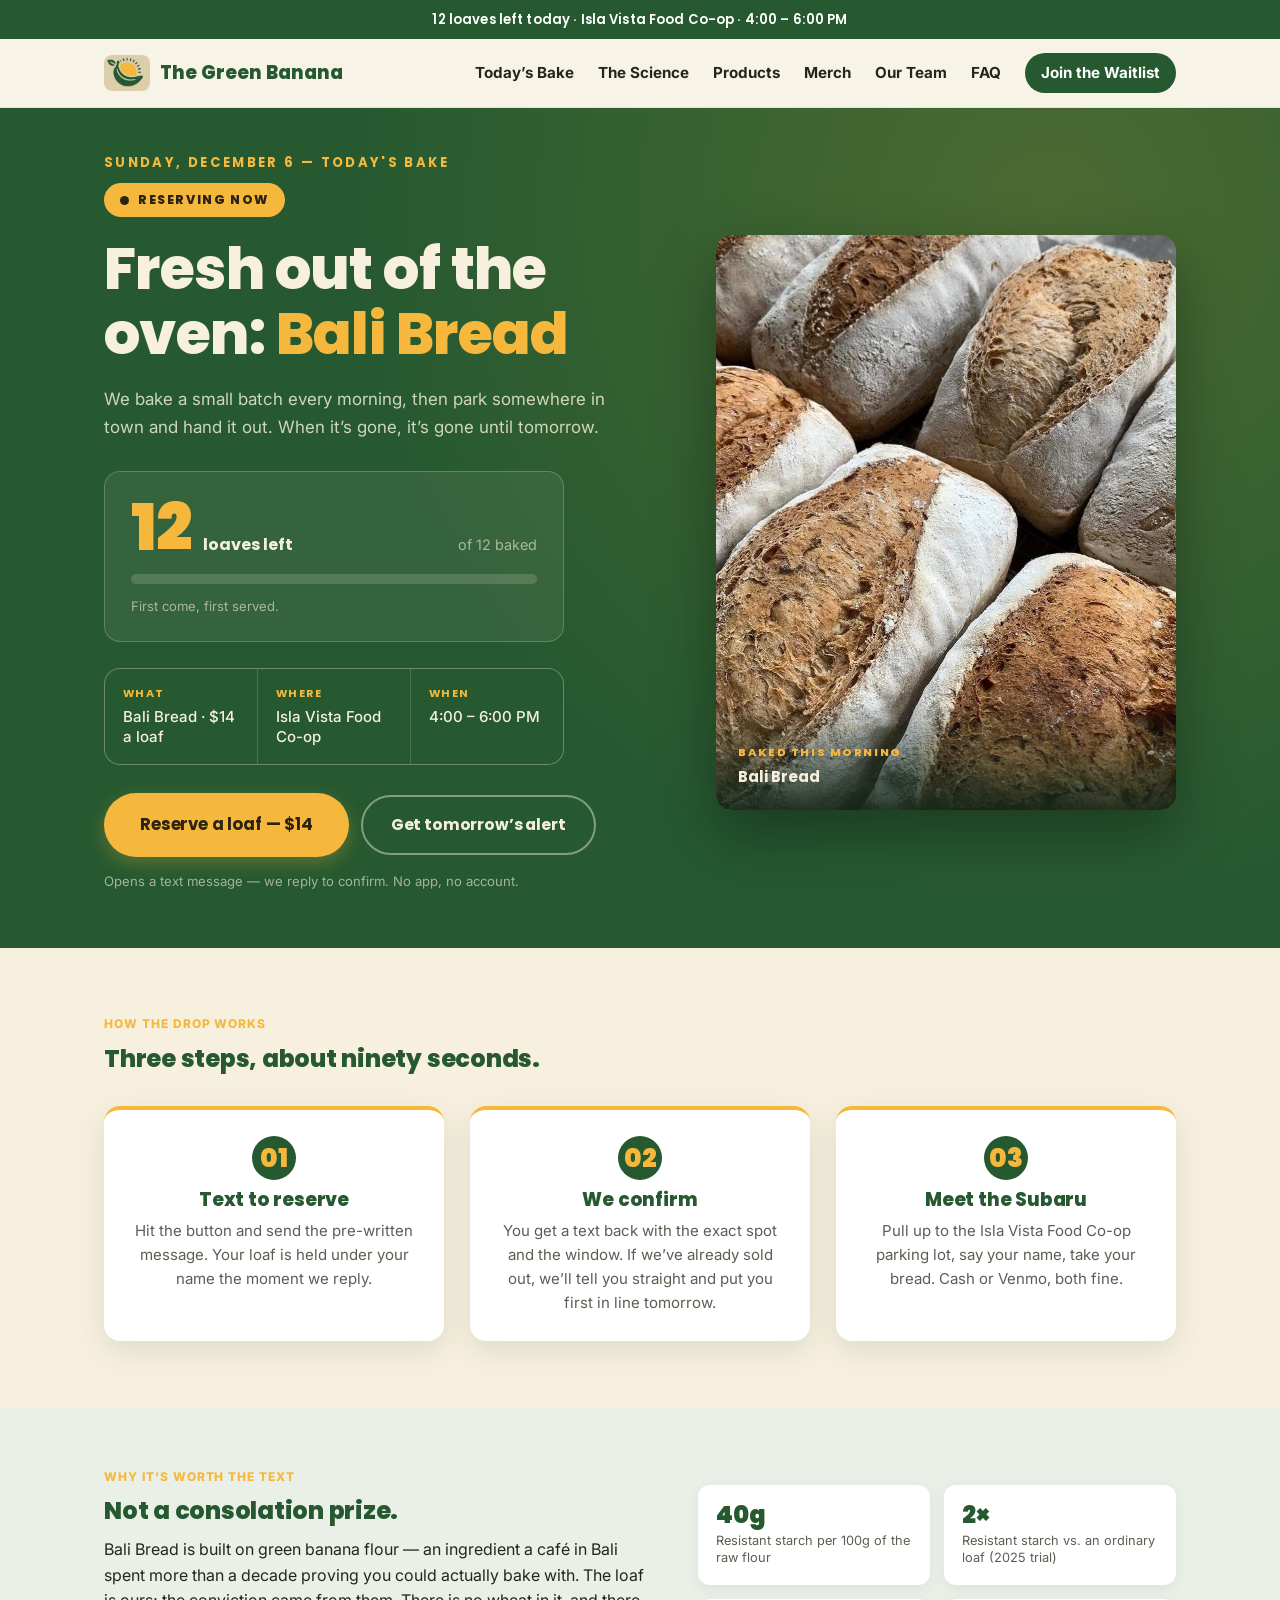
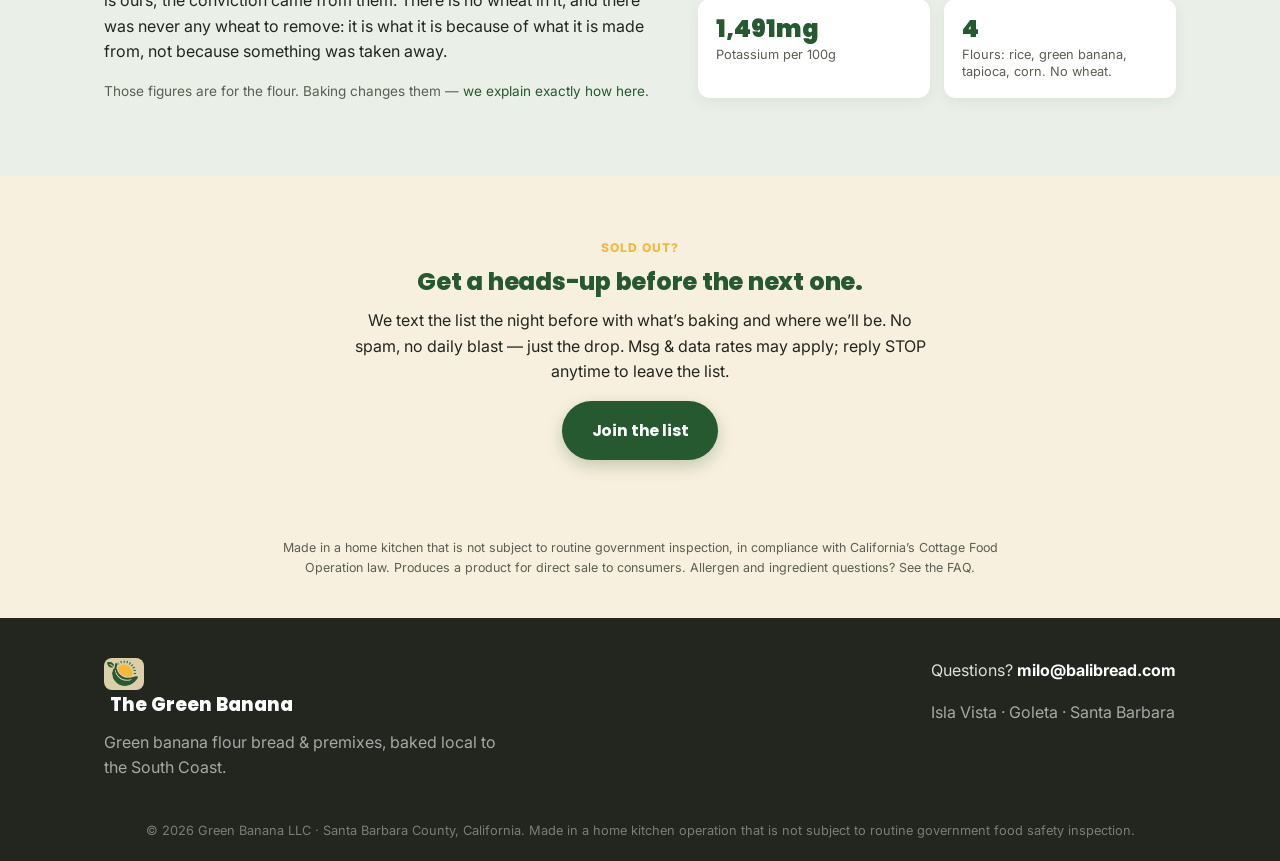
==== drop.html @ 9d6e573b "Add files via upload" ====
<!DOCTYPE html>
<html lang="en">
<head>
<meta charset="UTF-8">
<meta name="viewport" content="width=device-width, initial-scale=1.0">
<title>Today's Bake — The Green Banana | Bali Bread in Santa Barbara</title>
<meta name="description" content="A few loaves of Bali Bread, baked fresh this morning. Reserve one by text, pick it up from the green Subaru. Isla Vista, Goleta &amp; Santa Barbara.">
<meta name="theme-color" content="#265930">
<link rel="icon" href="icons/icon-192.png">
<link rel="apple-touch-icon" href="icons/icon-192.png">
<link rel="preconnect" href="https://fonts.googleapis.com">
<link rel="preconnect" href="https://fonts.gstatic.com" crossorigin>
<link href="https://fonts.googleapis.com/css2?family=Poppins:wght@600;700;800;900&family=Inter:wght@400;500;600;700&display=swap" rel="stylesheet">
<link rel="stylesheet" href="css/style.css">
<style>
  /* ===== Drop page — layered on top of the shared brand stylesheet ===== */

  .drop-hero{
    background: var(--green-deep);
    color: var(--cream);
    padding: 44px 0 56px;
    position: relative;
    overflow: hidden;
  }
  .drop-hero::after{
    content:"";
    position:absolute; inset:0;
    background: radial-gradient(circle at 82% 12%, rgba(245,184,60,0.18), transparent 55%);
    pointer-events:none;
  }
  .drop-hero .wrap{ position:relative; z-index:1; }

  .drop-grid{
    display:grid; grid-template-columns: minmax(0,1fr) minmax(0,0.82fr);
    gap: 52px; align-items:center;
  }
  .drop-photo{
    position:relative; border-radius: var(--radius); overflow:hidden;
    box-shadow: 0 24px 60px rgba(0,0,0,0.35);
    aspect-ratio: 4 / 5;
  }
  .drop-photo img{ width:100%; height:100%; object-fit:cover; }
  .drop-photo-tag{
    position:absolute; left:0; bottom:0; right:0;
    background: linear-gradient(to top, rgba(20,38,24,0.92), rgba(20,38,24,0));
    padding: 42px 22px 20px;
    font-family: var(--font-head); font-weight:700; color: var(--cream);
    font-size:.94rem;
  }
  .drop-photo-tag span{
    display:block; font-size:.7rem; letter-spacing:.14em; text-transform:uppercase;
    color: var(--gold); margin-bottom:4px; font-weight:800;
  }
  @media (max-width: 900px){
    .drop-grid{ grid-template-columns:1fr; gap:34px; }
    .drop-photo{ aspect-ratio: 16 / 10; max-height: 300px; }
  }

  .drop-date{
    font-family: var(--font-head);
    font-weight:700; font-size:.82rem; letter-spacing:.18em; text-transform:uppercase;
    color: var(--gold); margin-bottom:10px;
  }

  .drop-status{
    display:inline-flex; align-items:center; gap:9px;
    font-family: var(--font-head); font-weight:800;
    font-size:.78rem; letter-spacing:.13em; text-transform:uppercase;
    padding: 7px 16px; border-radius:999px; margin-bottom:20px;
  }
  .drop-status .dot{ width:9px; height:9px; border-radius:50%; display:block; }
  .drop-status.is-live{ background: var(--gold); color:#2b2410; }
  .drop-status.is-live .dot{ background:#2b2410; animation: pulse 1.6s ease-in-out infinite; }
  .drop-status.is-soon{ background: rgba(247,240,222,0.16); color: var(--cream); border:1px solid rgba(247,240,222,0.35); }
  .drop-status.is-soon .dot{ background: var(--cream); }
  .drop-status.is-out{ background: rgba(247,240,222,0.1); color: rgba(247,240,222,0.72); border:1px solid rgba(247,240,222,0.22); }
  .drop-status.is-out .dot{ background: rgba(247,240,222,0.5); }
  @keyframes pulse{ 0%,100%{ opacity:1; transform:scale(1);} 50%{ opacity:.35; transform:scale(.82);} }

  .drop-hero h1{
    color: var(--cream);
    font-size: clamp(2.3rem, 6vw, 3.6rem);
    max-width: 15ch;
    margin-bottom:.35em;
  }
  .drop-hero h1 .accent{ color: var(--gold); }
  .drop-lede{
    color: rgba(247,240,222,0.82);
    font-size:1.06rem; max-width: 46ch; margin-bottom:30px;
  }

  /* --- the counter --- */
  .counter{
    background: rgba(247,240,222,0.07);
    border:1px solid rgba(247,240,222,0.22);
    border-radius: var(--radius);
    padding: 24px 26px;
    max-width: 460px;
    margin-bottom: 26px;
  }
  .counter-top{ display:flex; align-items:baseline; gap:12px; flex-wrap:wrap; margin-bottom:14px; }
  .counter-num{
    font-family: var(--font-head); font-weight:900;
    font-size: clamp(2.8rem, 9vw, 4rem); line-height:1;
    color: var(--gold); letter-spacing:-0.02em;
  }
  .counter-label{
    font-family: var(--font-head); font-weight:700; font-size:1rem;
    color: var(--cream);
  }
  .counter-of{ color: rgba(247,240,222,0.6); font-size:.9rem; margin-left:auto; }
  .bar{
    height: 10px; border-radius:999px;
    background: rgba(247,240,222,0.16);
    overflow:hidden;
  }
  .bar-fill{
    height:100%; border-radius:999px;
    background: linear-gradient(90deg, var(--gold), #ffd67a);
    width:0%; transition: width .6s cubic-bezier(.2,.7,.3,1);
  }
  .counter-note{
    font-size:.82rem; color: rgba(247,240,222,0.6); margin: 12px 0 0;
  }

  /* --- the facts row --- */
  .facts{
    display:grid; grid-template-columns: repeat(3, 1fr); gap:1px;
    background: rgba(247,240,222,0.18);
    border:1px solid rgba(247,240,222,0.18);
    border-radius: var(--radius); overflow:hidden;
    max-width:460px; margin-bottom:28px;
  }
  .fact{ background: var(--green-deep); padding:16px 18px; }
  .fact-k{
    font-family: var(--font-head); font-weight:700; font-size:.68rem;
    letter-spacing:.13em; text-transform:uppercase;
    color: var(--gold); margin-bottom:5px;
  }
  .fact-v{ font-size:.94rem; color: var(--cream); font-weight:500; line-height:1.35; }
  .fact-v a{ color: var(--cream); text-decoration:underline; text-underline-offset:3px; }

  .drop-actions{ display:flex; gap:12px; flex-wrap:wrap; align-items:center; }
  .btn-gold{
    background: var(--gold); color:#2b2410;
    box-shadow: 0 6px 18px rgba(245,184,60,0.28);
    font-size:1.04rem; padding:17px 34px;
  }
  .btn-gold:hover{ background:#ffc95c; transform:translateY(-2px); }
  .btn-outline-cream{
    background:transparent; border-color: rgba(247,240,222,0.45); color: var(--cream);
  }
  .btn-outline-cream:hover{ background: rgba(247,240,222,0.1); }
  .btn[disabled], .btn.is-disabled{
    opacity:.45; pointer-events:none; box-shadow:none;
  }
  .action-note{ font-size:.82rem; color: rgba(247,240,222,0.6); width:100%; margin:2px 0 0; }

  /* --- setup warning (only shows if config not filled in) --- */
  .setup-warn{
    background:#fff3cd; border:2px dashed #b8860b; color:#5c4708;
    border-radius:12px; padding:14px 18px; margin: 0 0 22px;
    font-size:.9rem; max-width:560px;
  }
  .setup-warn strong{ display:block; margin-bottom:4px; font-family:var(--font-head); }
  .setup-warn code{ background:rgba(0,0,0,.07); padding:1px 5px; border-radius:4px; font-size:.86em; }

  /* --- how it works --- */
  .how{ padding: 66px 0; background: var(--cream); }
  .how-grid{ display:grid; grid-template-columns: repeat(3,1fr); gap:26px; margin-top:34px; }
  .how-step{
    background: var(--white); border-radius: var(--radius);
    padding: 26px 24px; box-shadow: var(--shadow);
    border-top: 4px solid var(--gold);
  }
  .how-num{
    font-family: var(--font-head); font-weight:900; font-size:1.6rem;
    color: var(--gold); line-height:1; margin-bottom:10px;
  }
  .how-step h3{ font-size:1.16rem; margin-bottom:.4em; }
  .how-step p{ font-size:.94rem; color: var(--ink-soft); margin:0; }

  /* --- why strip --- */
  .why-strip{ padding: 60px 0; background: var(--green-soft); }
  .why-inner{ display:grid; grid-template-columns: 1.15fr 1fr; gap:44px; align-items:center; }
  .why-stats{ display:grid; grid-template-columns: repeat(2,1fr); gap:14px; }
  .why-stat{
    background: var(--white); border-radius:12px; padding:18px 18px;
    box-shadow: 0 4px 14px rgba(47,75,60,0.07);
  }
  .why-stat .n{
    font-family: var(--font-head); font-weight:900; font-size:1.5rem;
    color: var(--green-deep); line-height:1;
  }
  .why-stat .l{ font-size:.8rem; color: var(--ink-soft); margin-top:5px; line-height:1.35; }

  /* --- missed it --- */
  .missed{ padding: 62px 0; background: var(--cream); text-align:center; }
  .missed-inner{ max-width: 620px; margin:0 auto; }

  .legal-line{
    background: var(--cream); padding: 0 0 40px;
    font-size:.78rem; color: var(--ink-soft); text-align:center;
  }
  .legal-line p{ max-width: 720px; margin: 0 auto; }

  @media (max-width: 860px){
    .how-grid{ grid-template-columns:1fr; }
    .why-inner{ grid-template-columns:1fr; gap:28px; }
  }
  @media (max-width: 560px){
    .facts{ grid-template-columns:1fr; }
    .drop-actions .btn{ width:100%; }
  }
</style>
</head>
<body>

<!-- ==========================================================
     ⚙️  EDIT THIS EVERY MORNING — nothing else on the page
     needs to change. Scroll to the DROP block in the script
     at the bottom of this file. It's about 12 lines.
     ========================================================== -->

<div class="announce-bar" id="announceBar">
  Small batch, first come &mdash; reserve by text before it&rsquo;s gone
</div>

<header class="site-header">
  <div class="wrap header-inner">
    <a class="logo" href="index.html">
      <img class="logo-mark" src="images/logo.png" alt="The Green Banana logo">
      <span class="logo-text">The Green Banana</span>
    </a>
    <nav class="nav" aria-label="Primary">
      <a href="drop.html">Today&rsquo;s Bake</a>
      <a href="index.html#nutrition">The Science</a>
      <a href="index.html#products">Products</a>
      <a href="merch.html">Merch</a>
      <a href="team.html">Our Team</a>
      <a href="index.html#faq">FAQ</a>
      <a href="index.html#signup" class="nav-cta">Join the Waitlist</a>
    </nav>
    <button class="nav-toggle" id="navToggle" aria-label="Open menu" aria-expanded="false">
      <span></span><span></span><span></span>
    </button>
  </div>
</header>

<main id="top">

  <!-- ============ THE DROP ============ -->
  <section class="drop-hero">
    <div class="wrap">

      <div class="setup-warn" id="setupWarn" hidden>
        <strong>Setup needed (only you can see this note &mdash; it hides once fixed)</strong>
        Put your real mobile number in <code>DROP.phone</code> at the bottom of <code>drop.html</code>.
        Until then the Reserve button won&rsquo;t send anywhere.
      </div>

      <div class="drop-grid">
       <div>

      <p class="drop-date" id="dropDate">Today&rsquo;s bake</p>

      <div class="drop-status is-soon" id="dropStatus">
        <span class="dot"></span><span id="dropStatusText">Loading</span>
      </div>

      <h1 id="dropHeadline">Fresh out of the oven: <span class="accent">Bali Bread</span></h1>
      <p class="drop-lede" id="dropLede">
        We bake a small batch every morning, then park somewhere in town and hand it out.
        When it&rsquo;s gone, it&rsquo;s gone until tomorrow.
      </p>

      <div class="counter">
        <div class="counter-top">
          <span class="counter-num" id="countLeft">&mdash;</span>
          <span class="counter-label" id="countLabel">loaves left</span>
          <span class="counter-of" id="countOf"></span>
        </div>
        <div class="bar"><div class="bar-fill" id="barFill"></div></div>
        <p class="counter-note" id="countNote"></p>
      </div>

      <div class="facts">
        <div class="fact">
          <div class="fact-k">What</div>
          <div class="fact-v" id="factWhat">&mdash;</div>
        </div>
        <div class="fact">
          <div class="fact-k">Where</div>
          <div class="fact-v" id="factWhere">&mdash;</div>
        </div>
        <div class="fact">
          <div class="fact-k">When</div>
          <div class="fact-v" id="factWhen">&mdash;</div>
        </div>
      </div>

      <div class="drop-actions">
        <a class="btn btn-gold" id="reserveBtn" href="#">Reserve a loaf</a>
        <a class="btn btn-ghost btn-outline-cream" href="index.html#signup">Get tomorrow&rsquo;s alert</a>
        <p class="action-note" id="actionNote">Opens a text message &mdash; we reply to confirm. No app, no account.</p>
      </div>

       </div><!-- /left col -->

       <div class="drop-photo">
         <img src="images/product-bali-bread.jpg" alt="A loaf of Bali Bread, baked from green banana flour">
         <div class="drop-photo-tag">
           <span id="photoTagKicker">Baked this morning</span>
           <span style="font-size:.94rem;letter-spacing:0;text-transform:none;color:var(--cream);font-weight:700;margin:0;" id="photoTagName">Bali Bread</span>
         </div>
       </div>

      </div><!-- /drop-grid -->

    </div>
  </section>

  <!-- ============ HOW IT WORKS ============ -->
  <section class="how">
    <div class="wrap">
      <p class="eyebrow">How the drop works</p>
      <h2>Three steps, about ninety seconds.</h2>
      <div class="how-grid">
        <div class="how-step">
          <div class="how-num">01</div>
          <h3>Text to reserve</h3>
          <p>Hit the button and send the pre-written message. Your loaf is held under your name the moment we reply.</p>
        </div>
        <div class="how-step">
          <div class="how-num">02</div>
          <h3>We confirm</h3>
          <p>You get a text back with the exact spot and the window. If we&rsquo;ve already sold out, we&rsquo;ll tell you straight and put you first in line tomorrow.</p>
        </div>
        <div class="how-step">
          <div class="how-num">03</div>
          <h3>Meet the Subaru</h3>
          <p>Pull up to the Isla Vista Food Co-op parking lot, say your name, take your bread. Cash or Venmo, both fine.</p>
        </div>
      </div>
    </div>
  </section>

  <!-- ============ WHY THIS BREAD ============ -->
  <section class="why-strip">
    <div class="wrap why-inner">
      <div>
        <p class="eyebrow">Why it&rsquo;s worth the text</p>
        <h2>Not a consolation prize.</h2>
        <p>Bali Bread is built on green banana flour &mdash; an ingredient a caf&eacute; in Bali spent more than a decade proving you could actually bake with. The loaf is ours; the conviction came from them. There is no wheat in it, and there was never any wheat to remove: it is what it is because of what it is made from, not because something was taken away.</p>
        <p class="small" style="color:var(--ink-soft);font-size:.85rem;">Those figures are for the flour. Baking changes them &mdash; <a href="index.html#nutrition">we explain exactly how here</a>.</p>
      </div>
      <div class="why-stats">
        <div class="why-stat"><div class="n">40g</div><div class="l">Resistant starch per 100g of the raw flour</div></div>
        <div class="why-stat"><div class="n">2&times;</div><div class="l">Resistant starch vs. an ordinary loaf (2025 trial)</div></div>
        <div class="why-stat"><div class="n">1,491mg</div><div class="l">Potassium per 100g</div></div>
        <div class="why-stat"><div class="n">4</div><div class="l">Flours: rice, green banana, tapioca, corn. No wheat.</div></div>
      </div>
    </div>
  </section>

  <!-- ============ MISSED IT ============ -->
  <section class="missed">
    <div class="wrap missed-inner">
      <p class="eyebrow">Sold out?</p>
      <h2>Get a heads-up before the next one.</h2>
      <p>We text the list the night before with what&rsquo;s baking and where we&rsquo;ll be. No spam, no daily blast &mdash; just the drop. Msg &amp; data rates may apply; reply STOP anytime to leave the list.</p>
      <p><a href="index.html#signup" class="btn btn-primary">Join the list</a></p>
    </div>
  </section>

  <div class="legal-line">
    <div class="wrap">
      <p id="legalLine">Made in a home kitchen that is not subject to routine government inspection, in compliance with California&rsquo;s Cottage Food Operation law. Produces a product for direct sale to consumers. Allergen and ingredient questions? <a href="index.html#faq" style="color:inherit;">See the FAQ</a>.</p>
    </div>
  </div>

</main>

<footer class="site-footer">
  <div class="wrap footer-inner">
    <div>
      <img class="logo-mark logo-mark--footer" src="images/logo.png" alt="The Green Banana logo">
      <span class="logo-text">The Green Banana</span>
      <p class="footer-tag">Green banana flour bread &amp; premixes, baked local to the South Coast.</p>
    </div>
    <div class="footer-contact">
      <p>Questions? <a href="mailto:milo@balibread.com">milo@balibread.com</a></p>
      <p class="footer-note">Isla Vista &middot; Goleta &middot; Santa Barbara</p>
    </div>
  </div>
  <p class="footer-fine">&copy; <span id="year"></span> Green Banana LLC &middot; Santa Barbara County, California. Made in a home kitchen operation that is not subject to routine government food safety inspection.</p>
</footer>

<script>
/* ==============================================================
   ⚙️  TODAY'S DROP — this is the only block you edit each morning.
   Change the numbers, save, re-upload. That's the whole workflow.
   ============================================================== */

var DROP = {
  phone:     "+1 760 567 4351",    // ← YOUR mobile. Reserve button texts this.
  product:   "Bali Bread",         // what you baked today
  price:     14,                   // dollars per loaf
  baked:     12,                   // how many you made
  claimed:   0,                    // how many are already spoken for
  where:     "Isla Vista Food Co-op",   // where you'll be parked
  mapUrl:    "",                   // optional: paste a Google Maps link
  when:      "4:00 – 6:00 PM",     // pickup window
  status:    "auto"                // "auto" | "soon" | "live" | "soldout"
};

/* ============ nothing below here needs editing ============ */
(function(){
  var left = Math.max(0, DROP.baked - DROP.claimed);
  var soldOut = left <= 0;
  var state = DROP.status === "auto" ? (soldOut ? "soldout" : "live") : DROP.status;

  function $(id){ return document.getElementById(id); }
  function money(n){ return "$" + Number(n).toFixed(Number(n) % 1 ? 2 : 0); }

  /* --- date line --- */
  $("dropDate").textContent = new Date().toLocaleDateString(undefined, {
    weekday: "long", month: "long", day: "numeric"
  }) + " — today's bake";

  /* --- status pill --- */
  var pill = $("dropStatus"), pillText = $("dropStatusText");
  pill.classList.remove("is-soon","is-live","is-out");
  if (state === "soldout"){ pill.classList.add("is-out"); pillText.textContent = "Sold out for today"; }
  else if (state === "soon"){ pill.classList.add("is-soon"); pillText.textContent = "Baking now"; }
  else { pill.classList.add("is-live"); pillText.textContent = "Reserving now"; }

  /* --- counter --- */
  $("countLeft").textContent  = soldOut ? "0" : left;
  $("countLabel").textContent = left === 1 ? "loaf left" : "loaves left";
  $("countOf").textContent    = "of " + DROP.baked + " baked";
  $("barFill").style.width    = (DROP.baked ? (DROP.claimed / DROP.baked) * 100 : 0) + "%";
  $("countNote").textContent  = soldOut
    ? "That's it for today. Tomorrow's batch goes up in the morning."
    : (left <= 3 ? "Down to the last few — text now if you want one." : "First come, first served.");

  /* --- facts --- */
  $("factWhat").textContent = DROP.product + " · " + money(DROP.price) + " a loaf";
  $("factWhere").innerHTML  = DROP.mapUrl
    ? '<a href="' + DROP.mapUrl + '" target="_blank" rel="noopener">' + DROP.where + '</a>'
    : DROP.where;
  $("factWhen").textContent = DROP.when;

  /* --- headline + lede react to state --- */
  if (soldOut){
    $("dropHeadline").innerHTML = "Today&rsquo;s batch is <span class=\"accent\">gone</span>.";
    $("dropLede").textContent = DROP.baked + " loaves, one morning, all spoken for. Get on the list and we'll text you before the next batch goes up.";
  }

  /* --- reserve button --- */
  var digits = (DROP.phone || "").replace(/[^\d+]/g, "");
  var unset  = /^\+?1?8050000000$/.test(digits) || digits.length < 10;
  var btn = $("reserveBtn");

  if (unset){
    $("setupWarn").hidden = false;
    btn.classList.add("is-disabled");
    btn.setAttribute("aria-disabled", "true");
    btn.removeAttribute("href");
  } else if (soldOut){
    btn.textContent = "Get tomorrow's alert";
    btn.setAttribute("href", "index.html#signup");
    $("actionNote").textContent = "We'll text you the night before the next bake.";
  } else {
    var msg = "Hi! I'd like to reserve a loaf of " + DROP.product +
              " for today (" + DROP.when + ", " + DROP.where + "). My name is ";
    /* "sms:NUMBER?&body=" is the spelling that works on both iOS and Android */
    btn.setAttribute("href", "sms:" + digits + "?&body=" + encodeURIComponent(msg));
    btn.textContent = "Reserve a loaf — " + money(DROP.price);
  }

  /* --- announce bar --- */
  $("announceBar").textContent = soldOut
    ? "Sold out today — join the list and we'll text you before the next bake"
    : left + (left === 1 ? " loaf" : " loaves") + " left today · " + DROP.where + " · " + DROP.when;

  /* --- photo caption --- */
  $("photoTagName").textContent = DROP.product;
  $("photoTagKicker").textContent = soldOut ? "Today's batch — sold out" : "Baked this morning";

  /* --- footer year --- */
  var y = $("year"); if (y) y.textContent = new Date().getFullYear();
})();
</script>
<script src="js/app.js"></script>
</body>
</html>
---- css/style.css ----
/* =========================================================
   The Green Banana — brand styles
   Colors below are sampled from the real logo. Fonts are still
   easy to swap via the variables if you want a different feel.
   ========================================================= */

:root{
  /* Colors sampled directly from The Green Banana logo, so the site and
     mark match exactly. Re-sample if the logo changes. */
  --green-deep: #265930;
  --green-mid: #3d7a49;
  --green-soft: #eaf0e8;
  --cream: #f7f0de;
  --tan: #dccea9;
  --crust: #8a5a34;
  --gold: #f5b83c;
  --flame: #c08938;
  --ink: #23261f;
  --ink-soft: #5a5f52;
  --white: #ffffff;

  --font-head: 'Poppins', -apple-system, BlinkMacSystemFont, 'Segoe UI', sans-serif;
  --font-body: 'Inter', -apple-system, BlinkMacSystemFont, 'Segoe UI', sans-serif;

  --radius: 16px;
  --shadow: 0 10px 30px rgba(47,75,60,0.12);
  --max-width: 1120px;
}

*{ box-sizing: border-box; }
html{ scroll-behavior: smooth; }
body{
  margin:0;
  font-family: var(--font-body);
  color: var(--ink);
  background: var(--cream);
  line-height: 1.6;
  -webkit-font-smoothing: antialiased;
}
img{ max-width:100%; display:block; }
a{ color: var(--green-deep); text-decoration:none; }
h1,h2,h3{ font-family: var(--font-head); color: var(--green-deep); margin: 0 0 .5em; line-height:1.12; font-weight:800; letter-spacing:-0.01em; }
p{ margin:0 0 1em; }
ul{ margin:0; padding:0; }

.wrap{
  max-width: var(--max-width);
  margin: 0 auto;
  padding: 0 24px;
}

.visually-hidden{
  position:absolute; width:1px; height:1px; overflow:hidden;
  clip:rect(0 0 0 0); white-space:nowrap;
}

/* Buttons */
.btn{
  display:inline-block;
  font-family: var(--font-head);
  font-weight:700;
  font-size: 0.98rem;
  padding: 15px 28px;
  border-radius: 999px;
  border: 2px solid transparent;
  cursor:pointer;
  transition: transform .15s ease, box-shadow .15s ease, background .15s ease;
  text-align:center;
  letter-spacing:-0.01em;
}
.btn-primary{
  background: var(--green-deep);
  color: var(--white);
  box-shadow: 0 6px 16px rgba(38,89,48,0.25);
}
.btn-primary:hover{ background: var(--green-mid); transform: translateY(-2px); box-shadow: 0 10px 20px rgba(38,89,48,0.3); }
.btn-ghost{
  background: var(--white);
  border-color: var(--ink);
  color: var(--ink);
}
.btn-ghost:hover{ background: var(--green-soft); border-color: var(--green-deep); color: var(--green-deep); transform: translateY(-2px); }

/* Announcement bar */
.announce-bar{
  background: var(--green-deep); color: var(--white); text-align:center;
  font-family: var(--font-head); font-weight:600; font-size:.82rem;
  letter-spacing:.01em; padding: 9px 16px;
}

/* Header */
.site-header{
  position: sticky; top:0; z-index: 50;
  background: rgba(248,243,232,0.92);
  backdrop-filter: blur(6px);
  border-bottom: 1px solid rgba(47,75,60,0.08);
}
.header-inner{
  display:flex; align-items:center; justify-content:space-between;
  padding: 14px 24px;
}
.logo{ display:flex; align-items:center; gap:10px; font-weight:800; color: var(--green-deep); }
.logo-mark{ height:36px; width:auto; border-radius:8px; }
.logo-mark--footer{ height:32px; }
.logo-text{ font-family: var(--font-head); font-size:1.15rem; }
.nav{ display:flex; align-items:center; gap:24px; }
.nav a{ font-weight:700; color: var(--ink); font-size:.95rem; }
.nav a:hover{ color: var(--green-deep); }
.nav-cta{
  background: var(--green-deep); color: var(--white) !important;
  padding: 8px 16px; border-radius: 999px;
}
.nav-toggle{
  display:none; flex-direction:column; justify-content:center; gap:5px;
  width:36px; height:32px; background:none; border:none; cursor:pointer;
}
.nav-toggle span{ display:block; height:3px; background: var(--green-deep); border-radius:2px; }

/* Hero */
.hero{ padding: 64px 0 40px; }
.hero-inner{ display:grid; grid-template-columns: 1.1fr 0.9fr; gap:40px; align-items:center; }
.eyebrow{
  text-transform: uppercase; letter-spacing:.08em; font-weight:800; font-size:.75rem;
  color: var(--gold); margin-bottom:12px;
}
.hero h1{ font-size: clamp(2.2rem, 4.6vw, 3.5rem); color: var(--ink); }
.hero h1 .accent{ color: var(--green-deep); }
.hero-sub{ font-size:1.08rem; color: var(--ink-soft); max-width: 46ch; }
.hero-actions{ display:flex; gap:14px; flex-wrap:wrap; margin: 20px 0 12px; }
.hero-note{ font-size:.85rem; color: var(--ink-soft); }
.hero-stat{
  display:inline-flex; align-items:center; gap:10px;
  background: var(--green-soft); border:1px solid rgba(38,89,48,0.18);
  border-radius: 999px; padding: 8px 16px 8px 8px; margin: 2px 0 16px;
}
.hero-stat-num{
  font-family: var(--font-head); font-weight:900; font-size:1.25rem;
  color: var(--green-deep); background: var(--white); border-radius:50%;
  width:38px; height:38px; flex:none;
  display:flex; align-items:center; justify-content:center;
}
.hero-stat-label{ font-size:.85rem; color: var(--ink-soft); }
.hero-stat-label a{ color: var(--green-deep); font-weight:700; }

.hero-art{ position:relative; height: 460px; display:flex; align-items:center; justify-content:center; }
.hero-bloom{
  position:absolute; z-index:1;
  width: 460px; max-width: 128%;
  left:50%; top:50%; transform: translate(-50%,-50%);
}
.hero-bloom svg{ width:100%; height:auto; display:block; }
.hero-photo{
  position:relative; z-index:2; width:340px; max-width:100%; aspect-ratio: 1 / 1;
  object-fit:cover; border-radius:28px; box-shadow: var(--shadow);
}

/* Benefit strip */
.benefits{
  background: var(--white); padding: 20px 0;
  border-top: 1px solid rgba(35,38,31,0.08); border-bottom: 1px solid rgba(35,38,31,0.08);
}
.benefits-inner{
  display:flex; justify-content:space-between; align-items:center;
  flex-wrap:wrap; gap: 14px 28px;
}
.benefit{
  display:flex; align-items:center; gap:8px;
  font-family: var(--font-head); font-weight:600; font-size:.88rem; color: var(--ink);
  white-space:nowrap;
}
.benefit-icon{ font-size:1.15rem; }

/* Story */
.story{ background: var(--green-soft); padding: 56px 0; }
.story-inner{ display:grid; grid-template-columns: 300px 1fr; gap: 32px; align-items:center; }
.story-photo{ width: 100%; height: 220px; object-fit:cover; border-radius: 20px; box-shadow: var(--shadow); display:block; }
.pull-quote{
  margin: 22px 0 0; padding: 4px 0 4px 20px; border-left: 4px solid var(--gold);
  font-family: var(--font-head); font-weight:600; font-size:1.15rem; color: var(--green-deep);
}
.pull-quote-attr{
  display:block; margin-top:8px; font-family: var(--font-body); font-weight:600;
  font-size:.85rem; color: var(--ink-soft);
}
.benefit-points{ list-style:none; margin: 22px 0 0; padding:0; display:grid; gap:10px; }
.benefit-points li{ padding: 4px 0 4px 30px; position:relative; font-size:.98rem; color: var(--ink); }
.benefit-points li::before{ content:"\1F331"; position:absolute; left:0; top:4px; font-size:.85rem; }
.benefit-points strong{ color: var(--green-deep); }

/* Section titles */
.section-title{ font-size: clamp(1.6rem, 3vw, 2.2rem); text-align:center; }
.section-sub{ text-align:center; color: var(--ink-soft); max-width: 60ch; margin: 0 auto 40px; }

/* Nutrition / science */
.nutrition{ background: var(--white); padding: 64px 0; }
.eyebrow--center{ text-align:center; }
.nutrition-grid{ display:grid; grid-template-columns: repeat(4, 1fr); gap:20px; margin-top: 8px; }
.nutrition-card{
  background: var(--green-soft); border-radius: var(--radius); padding: 28px 20px; text-align:center;
}
.nutrition-stat{
  display:block; font-family: var(--font-head); font-weight:900; font-size: 2.1rem;
  color: var(--green-deep); margin-bottom: 6px; letter-spacing:-0.01em;
}
.nutrition-card h3{ font-size: 1rem; margin-bottom: 8px; }
.nutrition-card p{ font-size:.88rem; color: var(--ink-soft); margin:0; }
.nutrition-source{ text-align:center; font-size:.78rem; color: var(--ink-soft); margin: 28px 0 0; }

/* More is coming */
.more-soon{ background: var(--tan); padding: 56px 0; text-align:center; }
.more-soon-inner{ max-width: 720px; margin: 0 auto; }
.more-soon .section-sub{ margin-bottom: 26px; }
.soon-chips{ display:flex; justify-content:center; gap:14px; flex-wrap:wrap; margin: 0 0 28px; }
.soon-chip{
  background: var(--white); border-radius: 999px; padding: 10px 20px;
  font-family: var(--font-head); font-weight:700; font-size:.92rem; color: var(--green-deep);
  box-shadow: var(--shadow);
}

/* Products */
.products{ padding: 64px 0; }
.product-grid{ display:grid; grid-template-columns: repeat(4, 1fr); gap:20px; }
.product-card{
  background: var(--white); border-radius: var(--radius); padding: 0;
  box-shadow: var(--shadow); text-align:center; overflow:hidden;
  display:flex; flex-direction:column;
}
.product-photo{ width:100%; aspect-ratio: 4 / 3; overflow:hidden; }
.product-photo img{ width:100%; height:100%; object-fit:cover; display:block; }
.product-photo--pouch{ background:#FED20F; }
.product-photo--pouch img{ object-fit:contain; object-position: center 42%; padding: 6px; }
.product-card-body{ padding: 22px 20px 26px; flex-grow:1; display:flex; flex-direction:column; }
.product-card--soon .product-card-body{ background: var(--tan); }
.tag{
  display:inline-block; margin-top:10px; font-size:.72rem; font-weight:800;
  text-transform:uppercase; letter-spacing:.04em; color: var(--green-deep);
  background: var(--green-soft); padding: 4px 10px; border-radius: 999px;
}
.tag-soon{ background: rgba(255,255,255,.6); color: var(--crust); }

/* Plans */
.plans{ background: var(--green-soft); padding: 64px 0; }
.plan-grid{ display:grid; grid-template-columns: repeat(4, 1fr); gap:20px; }
.plan-grid--two{ grid-template-columns: repeat(2, minmax(0,1fr)); max-width:720px; margin:0 auto; }
.plan-card{
  position:relative; background: var(--white); border-radius: var(--radius);
  padding: 28px 22px; box-shadow: var(--shadow); display:flex; flex-direction:column;
}
.plan-card--popular{ border: 2px solid var(--gold); }
.plan-ribbon{
  position:absolute; top:-12px; left:50%; transform: translateX(-50%);
  background: var(--gold); color:#fff; font-size:.7rem; font-weight:800;
  padding: 4px 12px; border-radius: 999px; letter-spacing:.03em; text-transform:uppercase;
  font-family: var(--font-head);
}
.plan-ribbon--alt{ background: var(--green-deep); }
.plan-audience{ color: var(--ink-soft); font-size:.85rem; margin-bottom: 10px; }
.plan-price{ font-family: var(--font-head); font-size: 2rem; color: var(--green-deep); margin-bottom: 14px; }
.plan-price span{ font-size:.9rem; font-family: var(--font-body); color: var(--ink-soft); font-weight:600; }
.plan-features{ list-style:none; margin: 0 0 20px; padding:0; flex-grow:1; }
.plan-features li{
  padding: 6px 0 6px 22px; position:relative; font-size:.92rem; color: var(--ink);
  border-top: 1px solid rgba(47,75,60,0.08);
}
.plan-features li:first-child{ border-top:none; }
.plan-features li::before{ content:"🌱"; position:absolute; left:0; font-size:.8rem; }
.plan-btn{ width:100%; }
.plan-founding{
  text-align:center; font-family: var(--font-head); font-weight:600;
  color: var(--green-deep); margin-top: 32px; margin-bottom: 2px;
}
.plan-fineprint{ text-align:center; color: var(--ink-soft); font-size:.85rem; margin-top: 6px; min-height: 1.4em; }

/* Delivery */
.delivery{ padding: 64px 0; }
.delivery-inner{ display:grid; grid-template-columns: 1.2fr 0.8fr; gap: 40px; align-items:start; }
.zip-form{ display:flex; gap:12px; max-width: 380px; margin: 18px 0 12px; }
.zip-form input{
  flex:1; padding: 12px 14px; border-radius: 999px; border: 2px solid var(--tan);
  font-size:1rem; font-family: var(--font-body);
}
.zip-form input:focus{ outline: none; border-color: var(--green-mid); }
.zip-result{ font-weight:700; min-height: 1.4em; }
.zip-result.is-yes{ color: var(--green-deep); }
.zip-result.is-no{ color: var(--crust); }
.delivery-note{ color: var(--ink-soft); font-size:.9rem; max-width: 46ch; }
.delivery-zones{
  background: var(--white); border-radius: var(--radius); padding: 24px; box-shadow: var(--shadow);
}
.delivery-zones h3{ font-size:1.1rem; }
.delivery-zones ul{ list-style:none; }
.delivery-zones li{
  display:flex; justify-content:space-between; padding: 8px 0;
  border-top: 1px solid rgba(47,75,60,0.08); font-weight:700; font-size:.92rem;
}
.delivery-zones li:first-child{ border-top:none; }
.delivery-zones li span{ color: var(--ink-soft); font-weight:600; font-size:.85rem; }
.delivery-zones-copy{ font-size:.92rem; color: var(--ink-soft); margin: 10px 0 0; }
.delivery-zones-copy strong{ color: var(--green-deep); }
.delivery-zones-copy a{ font-weight:700; }

/* How it works */
.how{ background: var(--green-soft); padding: 64px 0; }
.how-grid{ display:grid; grid-template-columns: repeat(3,1fr); gap:24px; margin-top: 24px; }
.how-step{ text-align:center; }
.how-num{
  width:44px; height:44px; border-radius:50%; background: var(--green-deep); color:#fff;
  display:flex; align-items:center; justify-content:center; font-family: var(--font-head);
  font-weight:700; margin: 0 auto 14px;
}

/* FAQ */
.faq{ padding: 64px 0; }
.faq-list{ max-width: 760px; margin: 0 auto; display:flex; flex-direction:column; gap:12px; }
.faq-list details{
  background: var(--white); border-radius: 12px; padding: 16px 20px; box-shadow: var(--shadow);
}
.faq-list summary{ font-weight:700; cursor:pointer; }
.faq-list p{ margin-top: 10px; color: var(--ink-soft); }

/* Signup */
.signup{ background: var(--green-deep); color: var(--white); padding: 64px 0; }
.signup .section-title, .signup .section-sub{ color: var(--white); }
.signup .section-sub{ opacity:.85; }
.signup-inner{ display:grid; grid-template-columns: 0.8fr 1.2fr; gap: 40px; align-items:start; }
.signup-form{
  background: var(--white); border-radius: var(--radius); padding: 28px;
  display:grid; grid-template-columns: 1fr 1fr; gap: 16px; box-shadow: var(--shadow);
}
.form-row{ display:flex; flex-direction:column; gap:6px; }
.form-row--full{ grid-column: 1 / -1; }
.form-row label{ font-size:.85rem; font-weight:700; color: var(--ink); }
.form-row input, .form-row select, .form-row textarea{
  padding: 10px 12px; border-radius: 10px; border: 2px solid var(--tan);
  font-family: var(--font-body); font-size: .95rem; color: var(--ink);
}
.form-row input:focus, .form-row select:focus, .form-row textarea:focus{ outline:none; border-color: var(--green-mid); }
.form-submit{ grid-column: 1 / -1; }
.signup-status{ grid-column: 1/-1; font-weight:700; min-height:1.4em; color: var(--green-deep); }
.signup-fineprint{ grid-column: 1/-1; font-size:.8rem; color: var(--ink-soft); margin:0; }

/* Footer */
.site-footer{ background: var(--ink); color: rgba(255,255,255,.85); padding: 40px 0 20px; }
.footer-inner{ display:flex; justify-content:space-between; gap: 24px; flex-wrap:wrap; }
.footer-inner .logo-text{ color:#fff; font-weight:800; margin-left:6px; }
.footer-tag{ color: rgba(255,255,255,.6); max-width: 40ch; margin-top:10px; }
.footer-contact a{ color:#fff; font-weight:700; }
.footer-note{ color: rgba(255,255,255,.6); }
.footer-fine{ text-align:center; color: rgba(255,255,255,.4); font-size:.8rem; margin: 24px 0 0; }

/* Responsive */
@media (max-width: 900px){
  .hero-inner, .story-inner, .delivery-inner, .signup-inner{ grid-template-columns: 1fr; }
  .product-grid, .plan-grid, .nutrition-grid{ grid-template-columns: repeat(2,1fr); }
  .how-grid{ grid-template-columns: 1fr; }
  .hero-art{ order:-1; height:auto; margin-bottom: 32px; }
  .hero-bloom{ width: 300px; max-width: 84%; }
  .story-art{ text-align:center; }
}
@media (max-width: 640px){
  .nav{
    position:absolute; top:100%; left:0; right:0; background: var(--cream);
    flex-direction:column; align-items:flex-start; padding: 16px 24px;
    border-bottom: 1px solid rgba(47,75,60,0.08);
    display:none;
  }
  .nav.is-open{ display:flex; }
  .nav-toggle{ display:flex; }
  .product-grid, .plan-grid, .signup-form, .nutrition-grid{ grid-template-columns: 1fr; }
  .form-row--full{ grid-column: 1; }
  .zip-form{ flex-direction:column; }
}
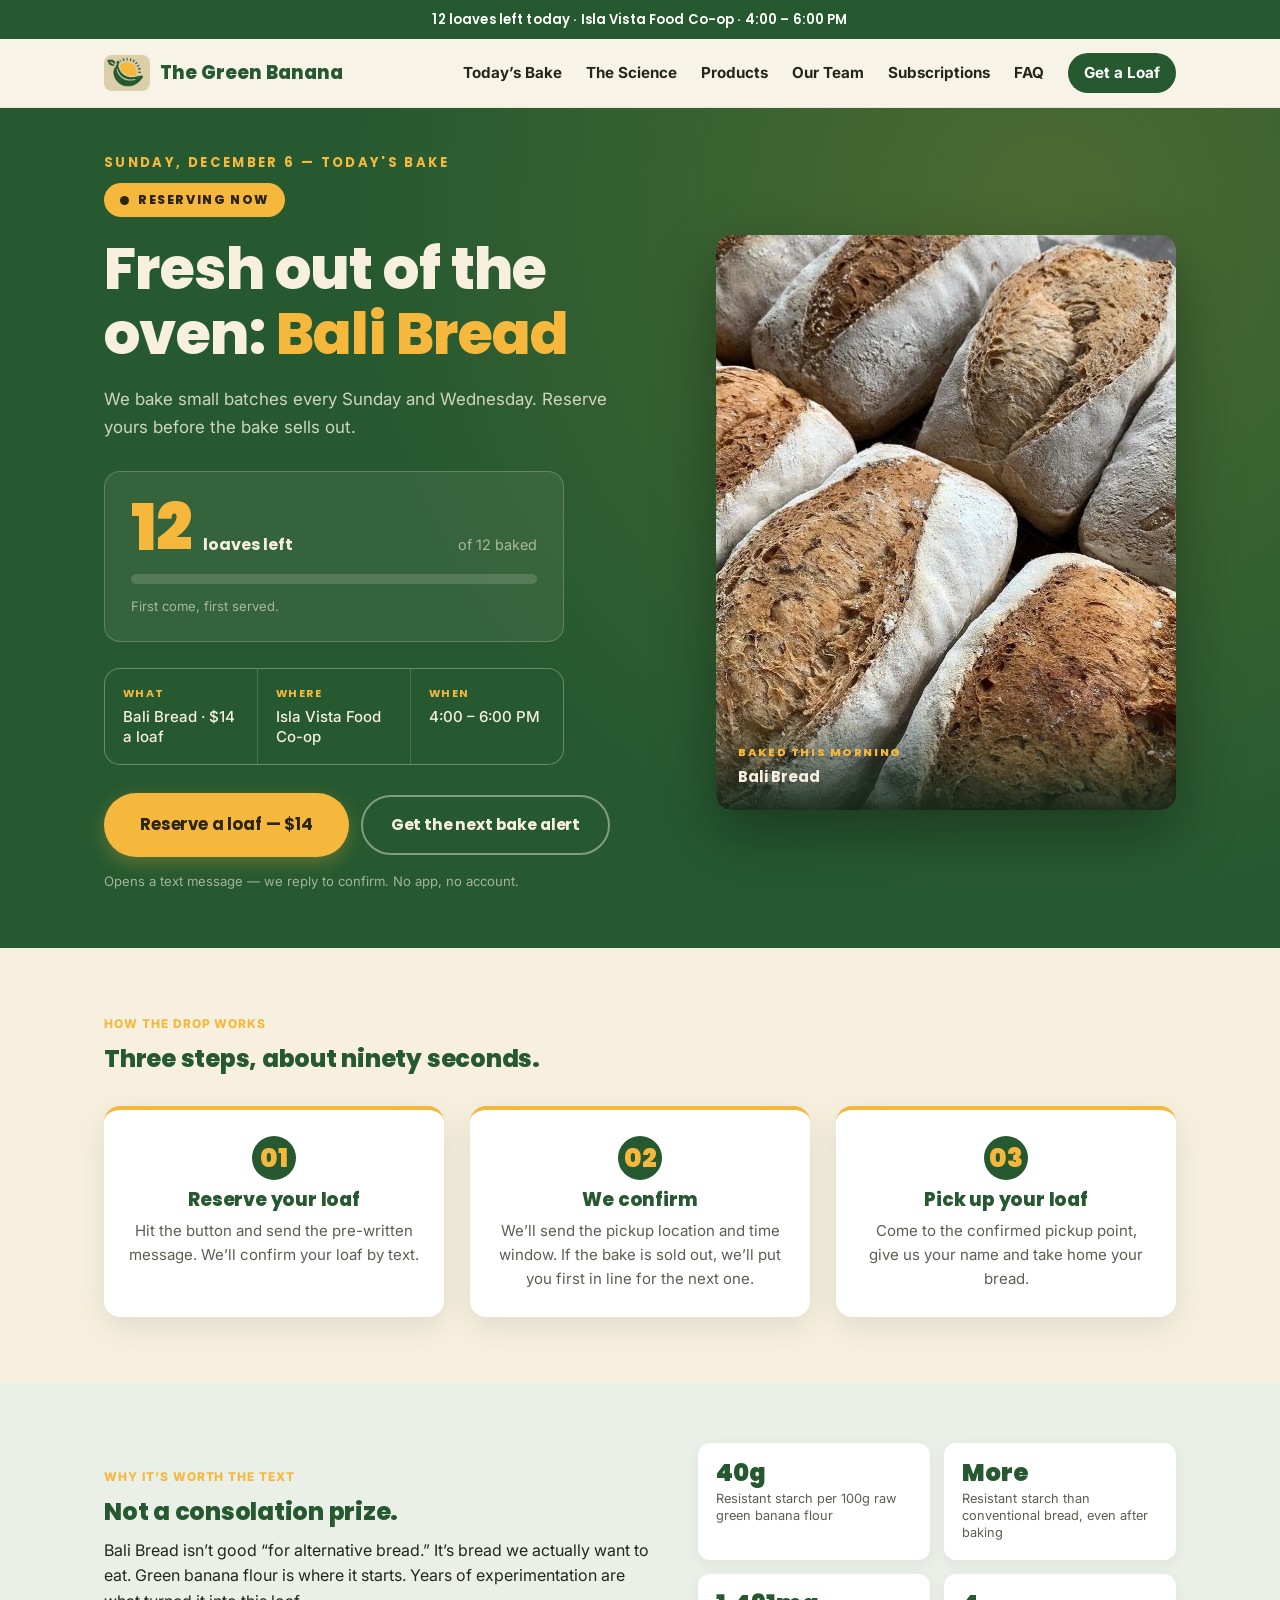
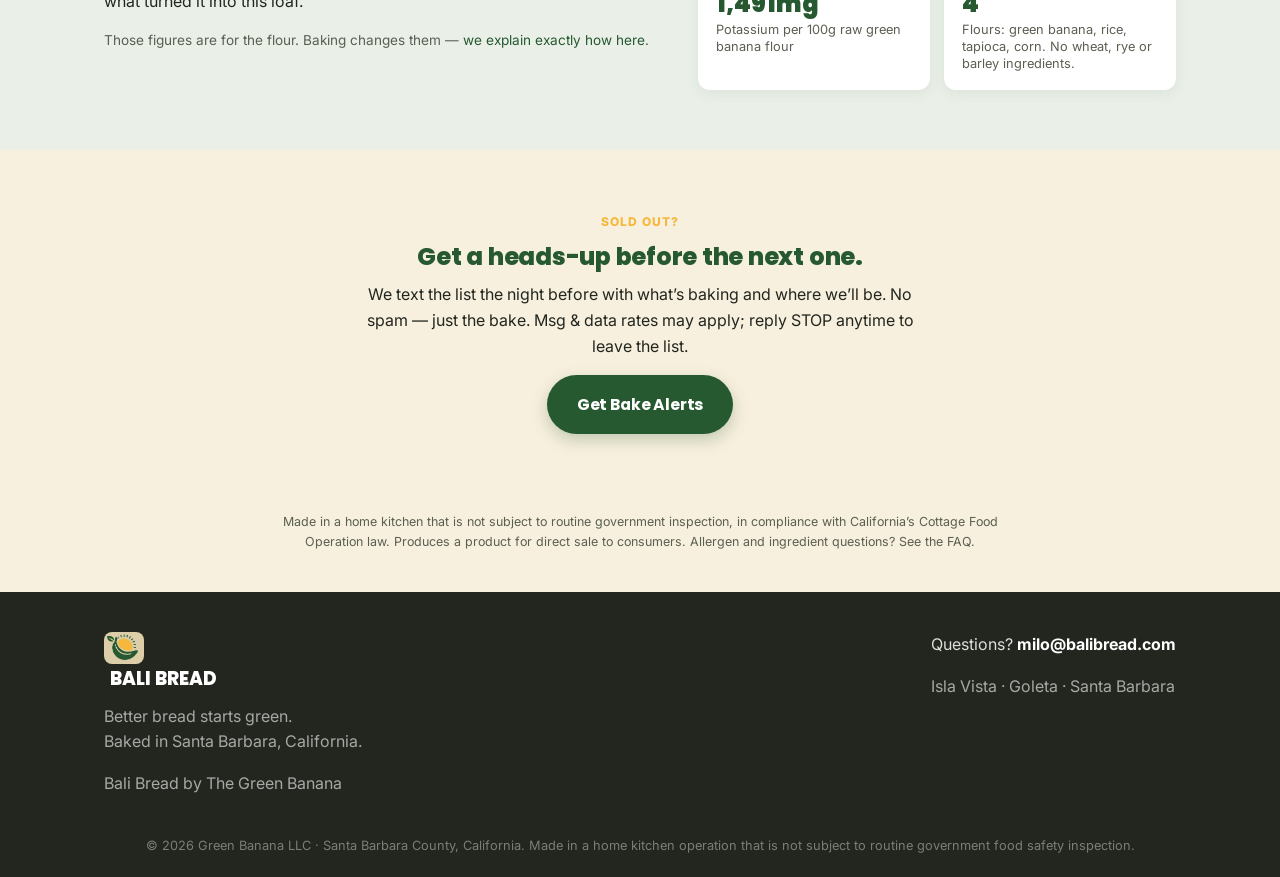
==== commit 441f3f64: "Language update site language update" ====
--- a/drop.html
+++ b/drop.html
@@ -236,10 +236,10 @@
       <a href="drop.html">Today&rsquo;s Bake</a>
       <a href="index.html#nutrition">The Science</a>
       <a href="index.html#products">Products</a>
-      <a href="merch.html">Merch</a>
       <a href="team.html">Our Team</a>
+      <a href="index.html#plans">Subscriptions</a>
       <a href="index.html#faq">FAQ</a>
-      <a href="index.html#signup" class="nav-cta">Join the Waitlist</a>
+      <a href="#top" class="nav-cta">Get a Loaf</a>
     </nav>
     <button class="nav-toggle" id="navToggle" aria-label="Open menu" aria-expanded="false">
       <span></span><span></span><span></span>
@@ -270,8 +270,7 @@
 
       <h1 id="dropHeadline">Fresh out of the oven: <span class="accent">Bali Bread</span></h1>
       <p class="drop-lede" id="dropLede">
-        We bake a small batch every morning, then park somewhere in town and hand it out.
-        When it&rsquo;s gone, it&rsquo;s gone until tomorrow.
+        We bake small batches every Sunday and Wednesday. Reserve yours before the bake sells out.
       </p>
 
       <div class="counter">
@@ -301,7 +300,7 @@
 
       <div class="drop-actions">
         <a class="btn btn-gold" id="reserveBtn" href="#">Reserve a loaf</a>
-        <a class="btn btn-ghost btn-outline-cream" href="index.html#signup">Get tomorrow&rsquo;s alert</a>
+        <a class="btn btn-ghost btn-outline-cream" href="index.html#signup">Get the next bake alert</a>
         <p class="action-note" id="actionNote">Opens a text message &mdash; we reply to confirm. No app, no account.</p>
       </div>
 
@@ -310,7 +309,7 @@
        <div class="drop-photo">
          <img src="images/product-bali-bread.jpg" alt="A loaf of Bali Bread, baked from green banana flour">
          <div class="drop-photo-tag">
-           <span id="photoTagKicker">Baked this morning</span>
+           <span id="photoTagKicker">Fresh Sunday + Wednesday</span>
            <span style="font-size:.94rem;letter-spacing:0;text-transform:none;color:var(--cream);font-weight:700;margin:0;" id="photoTagName">Bali Bread</span>
          </div>
        </div>
@@ -328,18 +327,18 @@
       <div class="how-grid">
         <div class="how-step">
           <div class="how-num">01</div>
-          <h3>Text to reserve</h3>
-          <p>Hit the button and send the pre-written message. Your loaf is held under your name the moment we reply.</p>
+          <h3>Reserve your loaf</h3>
+          <p>Hit the button and send the pre-written message. We&rsquo;ll confirm your loaf by text.</p>
         </div>
         <div class="how-step">
           <div class="how-num">02</div>
           <h3>We confirm</h3>
-          <p>You get a text back with the exact spot and the window. If we&rsquo;ve already sold out, we&rsquo;ll tell you straight and put you first in line tomorrow.</p>
+          <p>We&rsquo;ll send the pickup location and time window. If the bake is sold out, we&rsquo;ll put you first in line for the next one.</p>
         </div>
         <div class="how-step">
           <div class="how-num">03</div>
-          <h3>Meet the Subaru</h3>
-          <p>Pull up to the Isla Vista Food Co-op parking lot, say your name, take your bread. Cash or Venmo, both fine.</p>
+          <h3>Pick up your loaf</h3>
+          <p>Come to the confirmed pickup point, give us your name and take home your bread.</p>
         </div>
       </div>
     </div>
@@ -351,14 +350,14 @@
       <div>
         <p class="eyebrow">Why it&rsquo;s worth the text</p>
         <h2>Not a consolation prize.</h2>
-        <p>Bali Bread is built on green banana flour &mdash; an ingredient a caf&eacute; in Bali spent more than a decade proving you could actually bake with. The loaf is ours; the conviction came from them. There is no wheat in it, and there was never any wheat to remove: it is what it is because of what it is made from, not because something was taken away.</p>
+        <p>Bali Bread isn&rsquo;t good &ldquo;for alternative bread.&rdquo; It&rsquo;s bread we actually want to eat. Green banana flour is where it starts. Years of experimentation are what turned it into this loaf.</p>
         <p class="small" style="color:var(--ink-soft);font-size:.85rem;">Those figures are for the flour. Baking changes them &mdash; <a href="index.html#nutrition">we explain exactly how here</a>.</p>
       </div>
       <div class="why-stats">
-        <div class="why-stat"><div class="n">40g</div><div class="l">Resistant starch per 100g of the raw flour</div></div>
-        <div class="why-stat"><div class="n">2&times;</div><div class="l">Resistant starch vs. an ordinary loaf (2025 trial)</div></div>
-        <div class="why-stat"><div class="n">1,491mg</div><div class="l">Potassium per 100g</div></div>
-        <div class="why-stat"><div class="n">4</div><div class="l">Flours: rice, green banana, tapioca, corn. No wheat.</div></div>
+        <div class="why-stat"><div class="n">40g</div><div class="l">Resistant starch per 100g raw green banana flour</div></div>
+        <div class="why-stat"><div class="n">More</div><div class="l">Resistant starch than conventional bread, even after baking</div></div>
+        <div class="why-stat"><div class="n">1,491mg</div><div class="l">Potassium per 100g raw green banana flour</div></div>
+        <div class="why-stat"><div class="n">4</div><div class="l">Flours: green banana, rice, tapioca, corn. No wheat, rye or barley ingredients.</div></div>
       </div>
     </div>
   </section>
@@ -368,8 +367,8 @@
     <div class="wrap missed-inner">
       <p class="eyebrow">Sold out?</p>
       <h2>Get a heads-up before the next one.</h2>
-      <p>We text the list the night before with what&rsquo;s baking and where we&rsquo;ll be. No spam, no daily blast &mdash; just the drop. Msg &amp; data rates may apply; reply STOP anytime to leave the list.</p>
-      <p><a href="index.html#signup" class="btn btn-primary">Join the list</a></p>
+      <p>We text the list the night before with what&rsquo;s baking and where we&rsquo;ll be. No spam &mdash; just the bake. Msg &amp; data rates may apply; reply STOP anytime to leave the list.</p>
+      <p><a href="index.html#signup" class="btn btn-primary">Get Bake Alerts</a></p>
     </div>
   </section>
 
@@ -385,8 +384,9 @@
   <div class="wrap footer-inner">
     <div>
       <img class="logo-mark logo-mark--footer" src="images/logo.png" alt="The Green Banana logo">
-      <span class="logo-text">The Green Banana</span>
-      <p class="footer-tag">Green banana flour bread &amp; premixes, baked local to the South Coast.</p>
+      <span class="logo-text">BALI BREAD</span>
+      <p class="footer-tag">Better bread starts green.<br>Baked in Santa Barbara, California.</p>
+      <p class="footer-tag">Bali Bread by The Green Banana</p>
     </div>
     <div class="footer-contact">
       <p>Questions? <a href="mailto:milo@balibread.com">milo@balibread.com</a></p>
@@ -431,17 +431,17 @@
   /* --- status pill --- */
   var pill = $("dropStatus"), pillText = $("dropStatusText");
   pill.classList.remove("is-soon","is-live","is-out");
-  if (state === "soldout"){ pill.classList.add("is-out"); pillText.textContent = "Sold out for today"; }
+  if (state === "soldout"){ pill.classList.add("is-out"); pillText.textContent = "Sold out"; }
   else if (state === "soon"){ pill.classList.add("is-soon"); pillText.textContent = "Baking now"; }
   else { pill.classList.add("is-live"); pillText.textContent = "Reserving now"; }
 
   /* --- counter --- */
-  $("countLeft").textContent  = soldOut ? "0" : left;
-  $("countLabel").textContent = left === 1 ? "loaf left" : "loaves left";
-  $("countOf").textContent    = "of " + DROP.baked + " baked";
+  $("countLeft").textContent  = soldOut ? "SOLD OUT" : left;
+  $("countLabel").textContent = soldOut ? "" : (left === 1 ? "loaf left" : "loaves left");
+  $("countOf").textContent    = soldOut ? "" : "of " + DROP.baked + " baked";
   $("barFill").style.width    = (DROP.baked ? (DROP.claimed / DROP.baked) * 100 : 0) + "%";
   $("countNote").textContent  = soldOut
-    ? "That's it for today. Tomorrow's batch goes up in the morning."
+    ? "Get an alert for the next bake."
     : (left <= 3 ? "Down to the last few — text now if you want one." : "First come, first served.");
 
   /* --- facts --- */
@@ -453,8 +453,8 @@
 
   /* --- headline + lede react to state --- */
   if (soldOut){
-    $("dropHeadline").innerHTML = "Today&rsquo;s batch is <span class=\"accent\">gone</span>.";
-    $("dropLede").textContent = DROP.baked + " loaves, one morning, all spoken for. Get on the list and we'll text you before the next batch goes up.";
+    $("dropHeadline").innerHTML = "This bake is <span class=\"accent\">sold out</span>.";
+    $("dropLede").textContent = "All " + DROP.baked + " loaves are spoken for. We bake again Sunday and Wednesday — get a bake alert and we'll text you before the next one.";
   }
 
   /* --- reserve button --- */
@@ -468,7 +468,7 @@
     btn.setAttribute("aria-disabled", "true");
     btn.removeAttribute("href");
   } else if (soldOut){
-    btn.textContent = "Get tomorrow's alert";
+    btn.textContent = "Get the next bake alert";
     btn.setAttribute("href", "index.html#signup");
     $("actionNote").textContent = "We'll text you the night before the next bake.";
   } else {
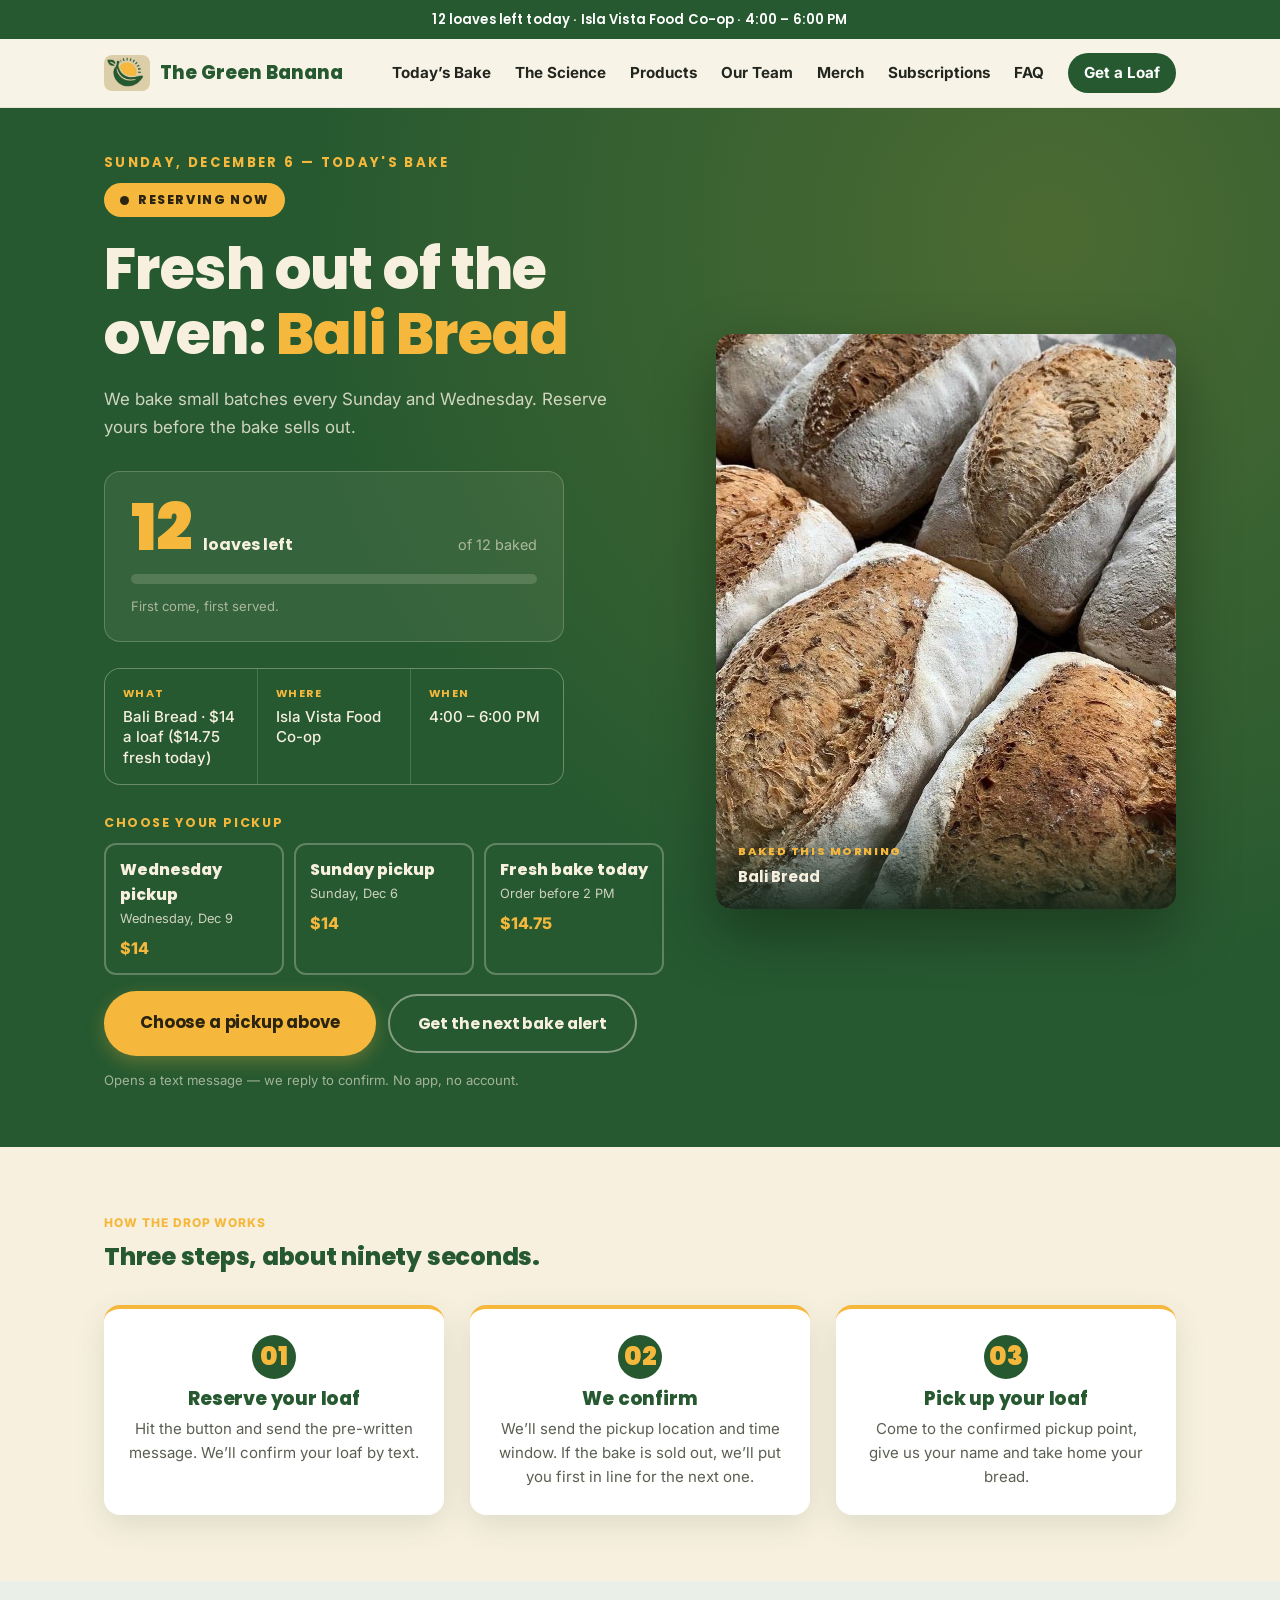
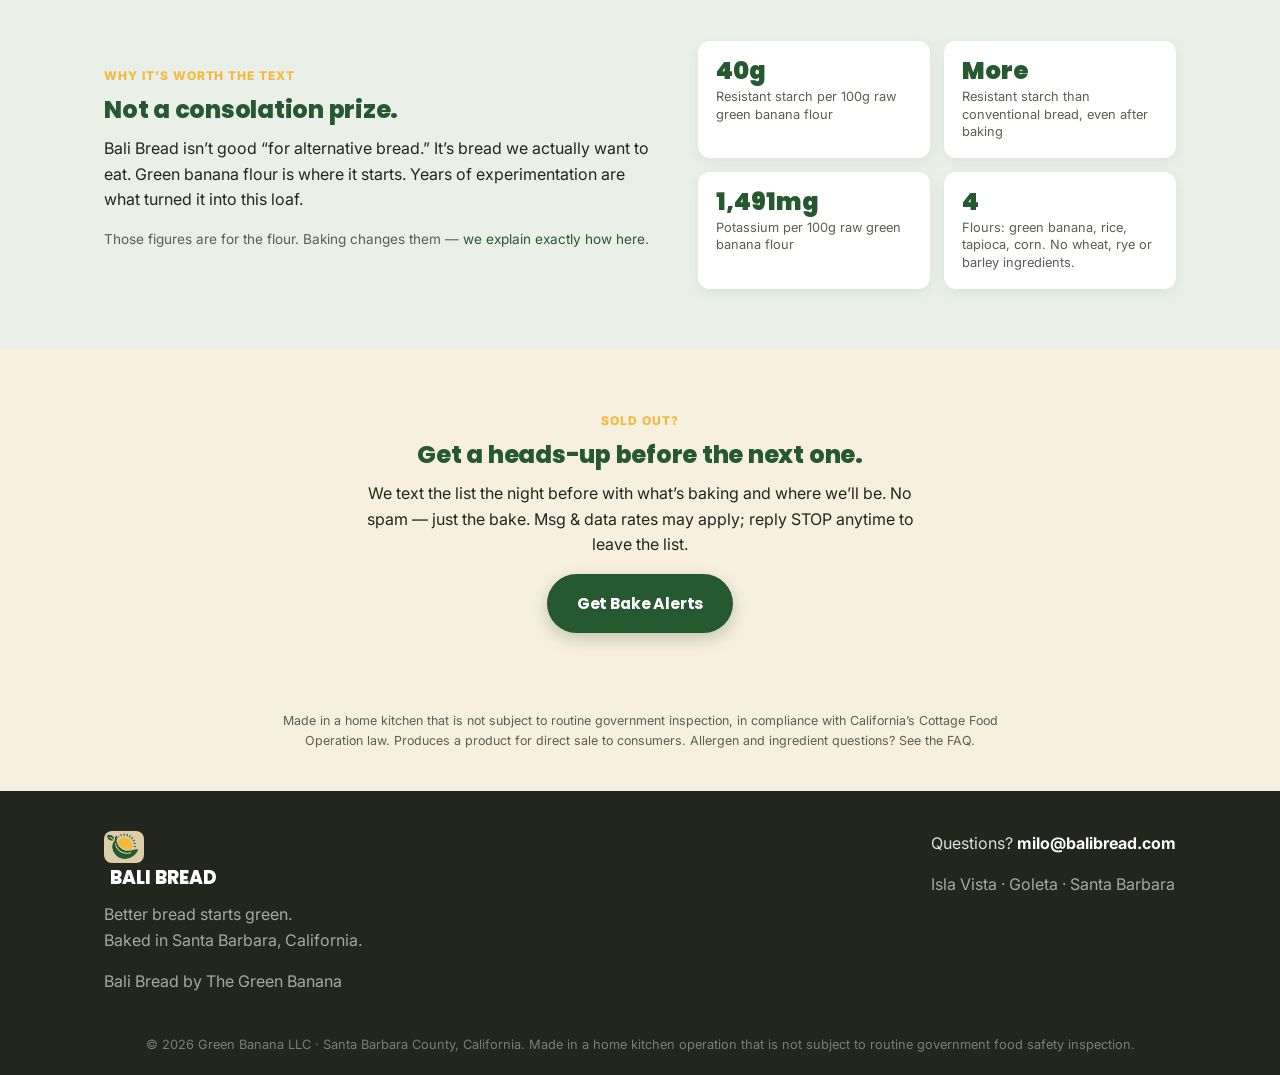
==== commit 8f15f1d4: "team and photo update daniel and story" ====
--- a/drop.html
+++ b/drop.html
@@ -212,6 +212,21 @@
     .facts{ grid-template-columns:1fr; }
     .drop-actions .btn{ width:100%; }
   }
+  /* --- pickup choice --- */
+  .pickup-choice{ display:grid; grid-template-columns:repeat(3,minmax(0,1fr)); gap:10px; margin:0 0 16px; width:100%; border:0; padding:0; }
+  .pickup-choice legend{ font-family:var(--font-head); font-weight:700; font-size:.78rem; letter-spacing:.13em;
+    text-transform:uppercase; color:var(--gold); margin-bottom:10px; padding:0; }
+  .pick{ position:relative; display:block; cursor:pointer; border:2px solid rgba(247,240,222,0.28);
+    border-radius:12px; padding:12px 14px; color:var(--cream); transition:border-color .15s, background .15s; }
+  .pick input{ position:absolute; opacity:0; pointer-events:none; }
+  .pick-name{ display:block; font-family:var(--font-head); font-weight:800; font-size:.98rem; }
+  .pick-sub{ display:block; font-size:.8rem; opacity:.8; margin-top:2px; }
+  .pick-price{ display:block; font-weight:800; color:var(--gold); margin-top:6px; }
+  .pick:hover{ border-color:rgba(247,240,222,0.6); }
+  .pick:has(input:checked){ border-color:var(--gold); background:rgba(245,184,60,0.12); }
+  .pick:has(input:focus-visible){ outline:2px solid var(--gold); outline-offset:2px; }
+  .pick.is-closed{ opacity:.45; cursor:not-allowed; }
+  @media(max-width:620px){ .pickup-choice{ grid-template-columns:1fr; } }
 </style>
 </head>
 <body>
@@ -237,6 +252,7 @@
       <a href="index.html#nutrition">The Science</a>
       <a href="index.html#products">Products</a>
       <a href="team.html">Our Team</a>
+      <a href="merch.html">Merch</a>
       <a href="index.html#plans">Subscriptions</a>
       <a href="index.html#faq">FAQ</a>
       <a href="#top" class="nav-cta">Get a Loaf</a>
@@ -297,6 +313,19 @@
           <div class="fact-v" id="factWhen">&mdash;</div>
         </div>
       </div>
+
+      <fieldset class="pickup-choice" id="pickupChoice">
+        <legend>Choose your pickup</legend>
+        <label class="pick"><input type="radio" name="pickup" value="wed">
+          <span class="pick-name">Wednesday pickup</span><span class="pick-sub" id="subWed">Next Wednesday</span>
+          <span class="pick-price" id="priceWed"></span></label>
+        <label class="pick"><input type="radio" name="pickup" value="sun">
+          <span class="pick-name">Sunday pickup</span><span class="pick-sub" id="subSun">Next Sunday</span>
+          <span class="pick-price" id="priceSun"></span></label>
+        <label class="pick" id="pickToday"><input type="radio" name="pickup" value="today">
+          <span class="pick-name">Fresh bake today</span><span class="pick-sub" id="subToday">Order before 2 PM</span>
+          <span class="pick-price" id="priceToday"></span></label>
+      </fieldset>
 
       <div class="drop-actions">
         <a class="btn btn-gold" id="reserveBtn" href="#">Reserve a loaf</a>
@@ -405,7 +434,9 @@
 var DROP = {
   phone:     "+1 760 567 4351",    // ← YOUR mobile. Reserve button texts this.
   product:   "Bali Bread",         // what you baked today
-  price:     14,                   // dollars per loaf
+  price:     14,                   // dollars per loaf (Wednesday / Sunday pickup)
+  freshPrice: 14.75,               // dollars per loaf for a fresh bake today
+  freshCutoff: 14,                 // fresh-bake orders close at this hour (14 = 2 PM)
   baked:     12,                   // how many you made
   claimed:   0,                    // how many are already spoken for
   where:     "Isla Vista Food Co-op",   // where you'll be parked
@@ -445,7 +476,7 @@
     : (left <= 3 ? "Down to the last few — text now if you want one." : "First come, first served.");
 
   /* --- facts --- */
-  $("factWhat").textContent = DROP.product + " · " + money(DROP.price) + " a loaf";
+  $("factWhat").textContent = DROP.product + " · " + money(DROP.price) + " a loaf (" + money(DROP.freshPrice) + " fresh today)";
   $("factWhere").innerHTML  = DROP.mapUrl
     ? '<a href="' + DROP.mapUrl + '" target="_blank" rel="noopener">' + DROP.where + '</a>'
     : DROP.where;
@@ -462,6 +493,7 @@
   var unset  = /^\+?1?8050000000$/.test(digits) || digits.length < 10;
   var btn = $("reserveBtn");
 
+  if (unset || soldOut){ $("pickupChoice").hidden = true; }
   if (unset){
     $("setupWarn").hidden = false;
     btn.classList.add("is-disabled");
@@ -472,11 +504,46 @@
     btn.setAttribute("href", "index.html#signup");
     $("actionNote").textContent = "We'll text you the night before the next bake.";
   } else {
-    var msg = "Hi! I'd like to reserve a loaf of " + DROP.product +
-              " for today (" + DROP.when + ", " + DROP.where + "). My name is ";
-    /* "sms:NUMBER?&body=" is the spelling that works on both iOS and Android */
-    btn.setAttribute("href", "sms:" + digits + "?&body=" + encodeURIComponent(msg));
-    btn.textContent = "Reserve a loaf — " + money(DROP.price);
+    /* --- pickup options --- */
+    var now = new Date();
+    var freshOpen = now.getHours() < DROP.freshCutoff;
+    function nextDay(dow){ var d = new Date(now); d.setDate(d.getDate() + ((dow - d.getDay() + 7) % 7)); return d; }
+    function fmt(d){ return d.toLocaleDateString(undefined, { weekday:"long", month:"short", day:"numeric" }); }
+    var cutoffLabel = (DROP.freshCutoff % 12 || 12) + (DROP.freshCutoff < 12 ? " AM" : " PM");
+    var opts = {
+      wed:   { label: "Wednesday pickup (" + fmt(nextDay(3)) + ")", price: DROP.price },
+      sun:   { label: "Sunday pickup (" + fmt(nextDay(0)) + ")",    price: DROP.price },
+      today: { label: "a fresh bake today (" + fmt(now) + ")",      price: DROP.freshPrice }
+    };
+    $("subWed").textContent = fmt(nextDay(3));
+    $("subSun").textContent = fmt(nextDay(0));
+    $("priceWed").textContent = $("priceSun").textContent = money(DROP.price);
+    $("priceToday").textContent = money(DROP.freshPrice);
+    var todayInput = document.querySelector('input[name="pickup"][value="today"]');
+    if (freshOpen){
+      $("subToday").textContent = "Order before " + cutoffLabel;
+    } else {
+      $("subToday").textContent = "Closed for today — order before " + cutoffLabel;
+      todayInput.disabled = true; $("pickToday").classList.add("is-closed");
+    }
+
+    function update(){
+      var picked = document.querySelector('input[name="pickup"]:checked');
+      if (!picked){
+        btn.removeAttribute("href");
+        btn.textContent = "Choose a pickup above";
+        return;
+      }
+      var o = opts[picked.value];
+      var msg = "Hi! I'd like to reserve a loaf of " + DROP.product + " for " + o.label +
+                " — " + money(o.price) + ". My name is ";
+      /* "sms:NUMBER?&body=" is the spelling that works on both iOS and Android */
+      btn.setAttribute("href", "sms:" + digits + "?&body=" + encodeURIComponent(msg));
+      btn.textContent = "Reserve a loaf — " + money(o.price);
+    }
+    btn.addEventListener("click", function(e){ if (!btn.getAttribute("href")) e.preventDefault(); });
+    document.querySelectorAll('input[name="pickup"]').forEach(function(r){ r.addEventListener("change", update); });
+    update();
   }
 
   /* --- announce bar --- */
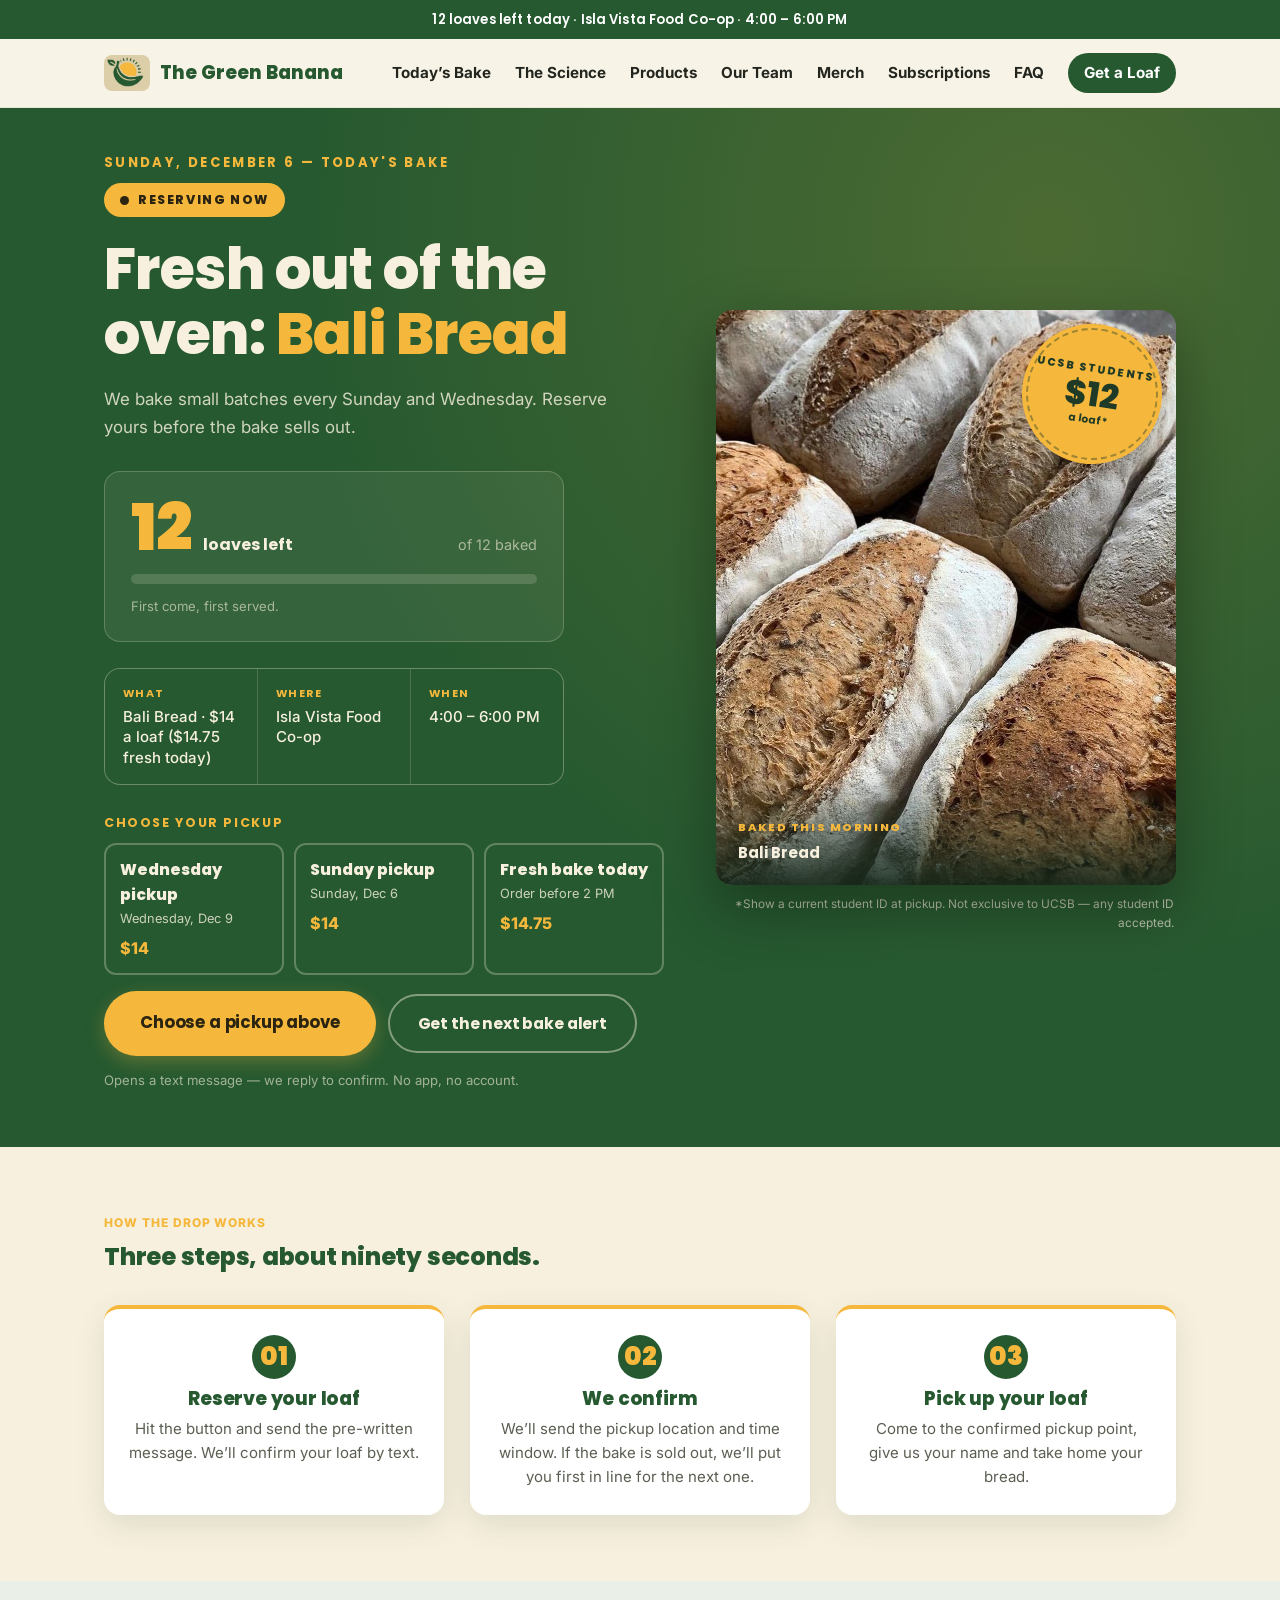
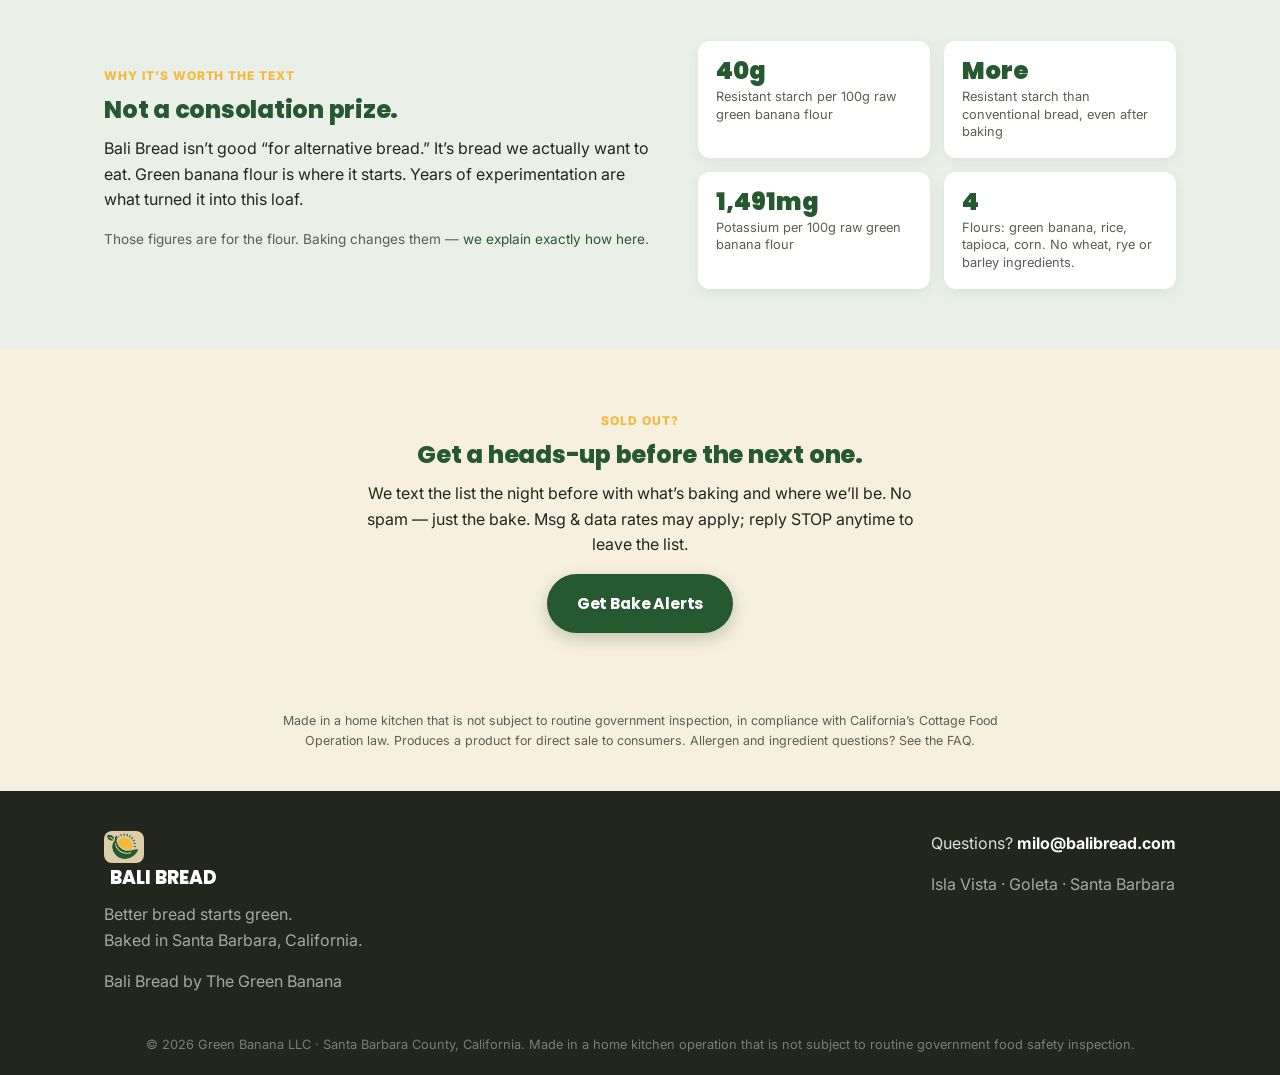
==== commit e3f26301: "updates drop" ====
--- a/drop.html
+++ b/drop.html
@@ -227,6 +227,15 @@
   .pick:has(input:focus-visible){ outline:2px solid var(--gold); outline-offset:2px; }
   .pick.is-closed{ opacity:.45; cursor:not-allowed; }
   @media(max-width:620px){ .pickup-choice{ grid-template-columns:1fr; } }
+  .student-sticker{ position:absolute; top:18px; right:18px; z-index:2; width:132px; height:132px; border-radius:50%;
+    background:var(--gold); color:#1f3a26; transform:rotate(9deg); box-shadow:0 0 0 4px var(--gold), 0 10px 24px rgba(0,0,0,.35);
+    display:flex; flex-direction:column; align-items:center; justify-content:center; text-align:center;
+    font-family:var(--font-head); line-height:1.05; border:2px dashed rgba(31,58,38,.4); }
+  .student-sticker .k{ font-size:.68rem; font-weight:800; letter-spacing:.12em; text-transform:uppercase; }
+  .student-sticker .p{ font-size:2.1rem; font-weight:800; margin:2px 0; }
+  .student-sticker .s{ font-size:.66rem; font-weight:700; }
+  .student-fine{ font-size:.74rem; color:rgba(247,240,222,.7); margin:10px 2px 0; text-align:right; }
+  @media(max-width:620px){ .student-sticker{ width:108px; height:108px; top:12px; right:12px; } .student-sticker .p{ font-size:1.7rem; } }
 </style>
 </head>
 <body>
@@ -335,12 +344,20 @@
 
        </div><!-- /left col -->
 
+       <div class="drop-photo-wrap" id="studentDeal">
        <div class="drop-photo">
+         <div class="student-sticker" aria-label="UCSB students: $12 a loaf with student ID">
+           <span class="k">UCSB students</span>
+           <span class="p" id="studentPrice">$12</span>
+           <span class="s">a loaf*</span>
+         </div>
          <img src="images/product-bali-bread.jpg" alt="A loaf of Bali Bread, baked from green banana flour">
          <div class="drop-photo-tag">
            <span id="photoTagKicker">Fresh Sunday + Wednesday</span>
            <span style="font-size:.94rem;letter-spacing:0;text-transform:none;color:var(--cream);font-weight:700;margin:0;" id="photoTagName">Bali Bread</span>
          </div>
+       </div>
+       <p class="student-fine" id="studentFine">*Show a current student ID at pickup. Not exclusive to UCSB &mdash; any student ID accepted.</p>
        </div>
 
       </div><!-- /drop-grid -->
@@ -435,6 +452,7 @@
   phone:     "+1 760 567 4351",    // ← YOUR mobile. Reserve button texts this.
   product:   "Bali Bread",         // what you baked today
   price:     14,                   // dollars per loaf (Wednesday / Sunday pickup)
+  studentPrice: 12,                // dollars per loaf with any student ID
   freshPrice: 14.75,               // dollars per loaf for a fresh bake today
   freshCutoff: 14,                 // fresh-bake orders close at this hour (14 = 2 PM)
   baked:     12,                   // how many you made
@@ -493,6 +511,7 @@
   var unset  = /^\+?1?8050000000$/.test(digits) || digits.length < 10;
   var btn = $("reserveBtn");
 
+  $("studentPrice").textContent = money(DROP.studentPrice);
   if (unset || soldOut){ $("pickupChoice").hidden = true; }
   if (unset){
     $("setupWarn").hidden = false;
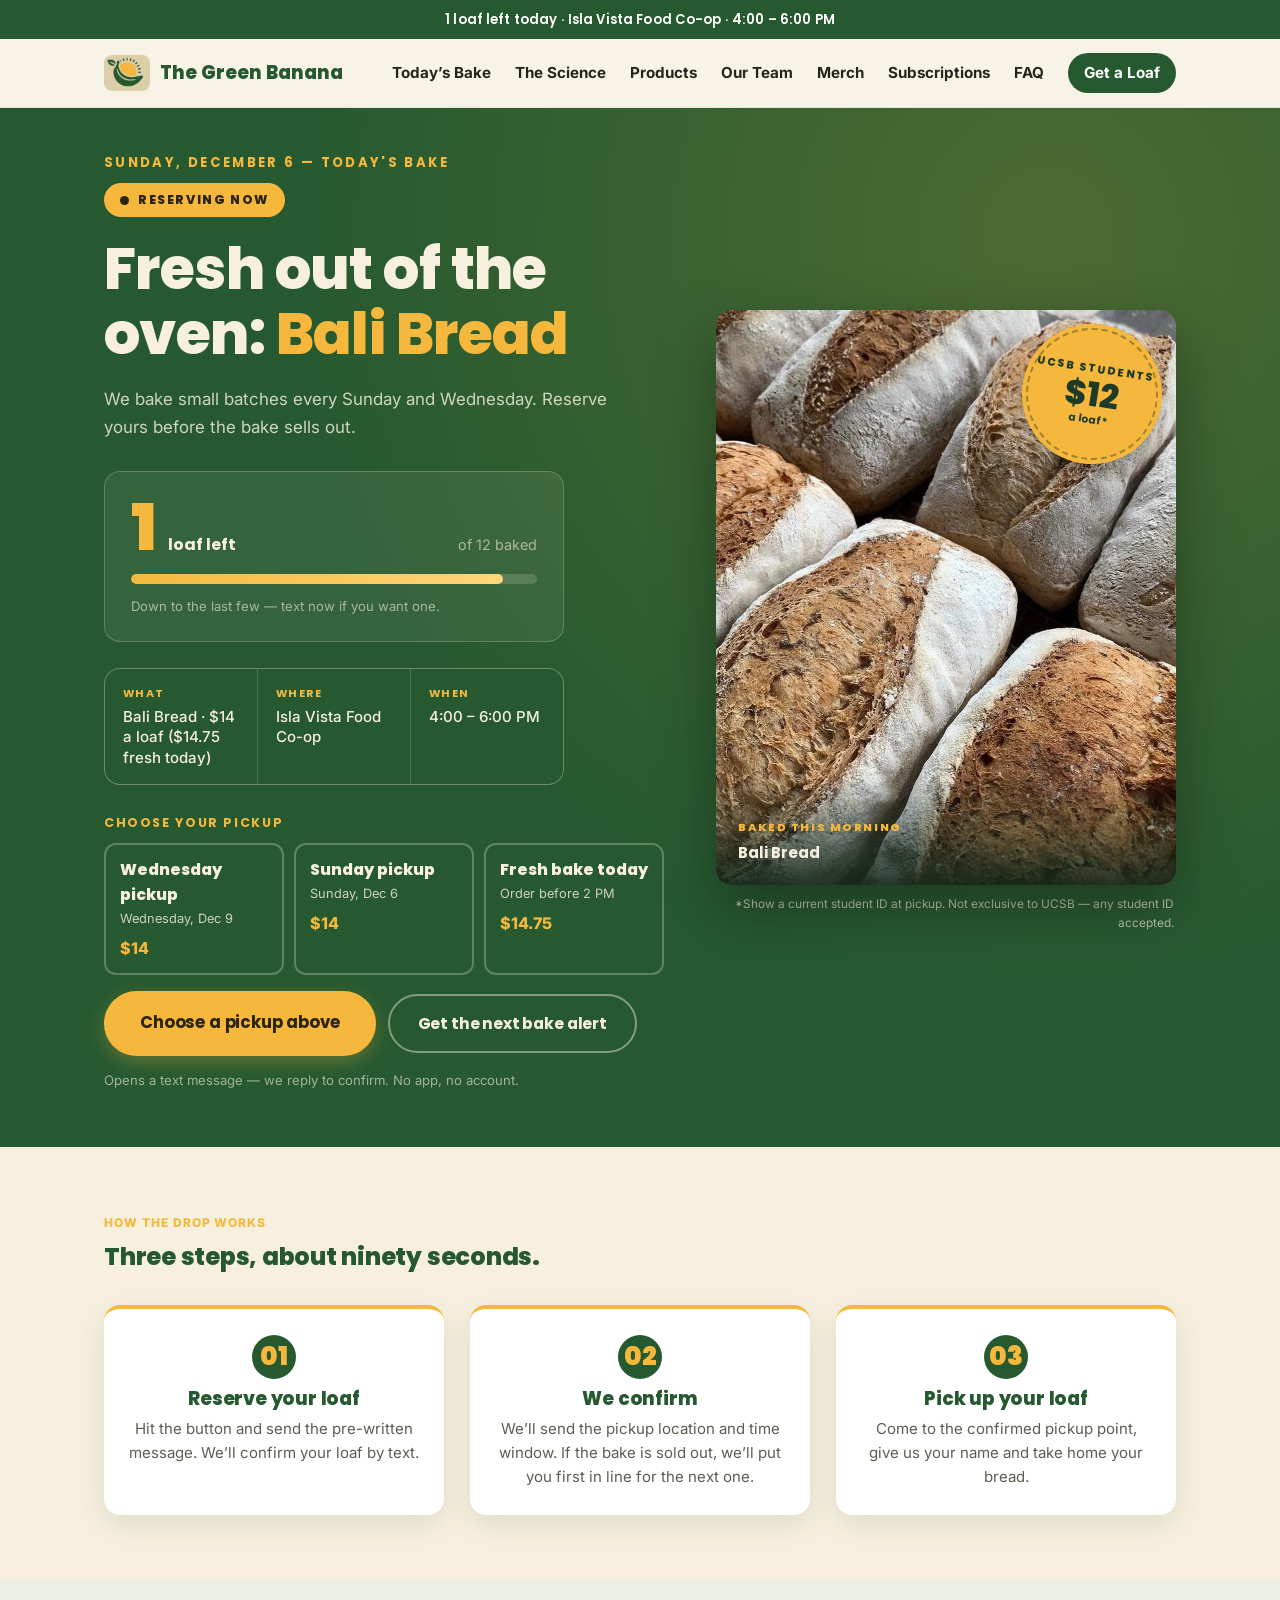
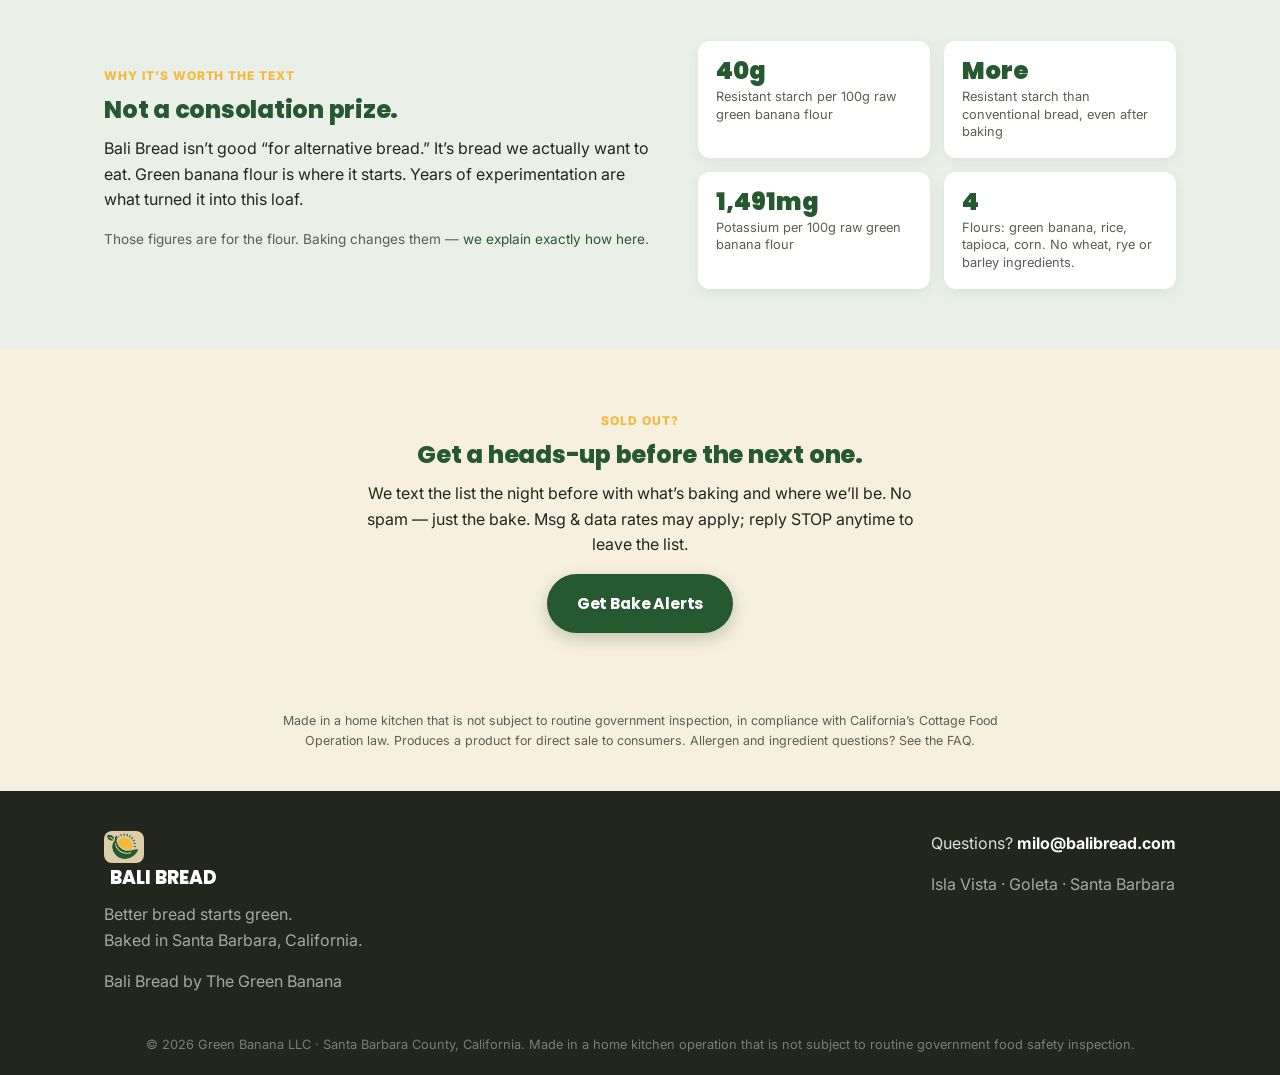
==== commit 5dd476a8: "11 claimed today claim update" ====
--- a/drop.html
+++ b/drop.html
@@ -456,7 +456,7 @@
   freshPrice: 14.75,               // dollars per loaf for a fresh bake today
   freshCutoff: 14,                 // fresh-bake orders close at this hour (14 = 2 PM)
   baked:     12,                   // how many you made
-  claimed:   0,                    // how many are already spoken for
+  claimed:   11,                    // how many are already spoken for
   where:     "Isla Vista Food Co-op",   // where you'll be parked
   mapUrl:    "",                   // optional: paste a Google Maps link
   when:      "4:00 – 6:00 PM",     // pickup window
